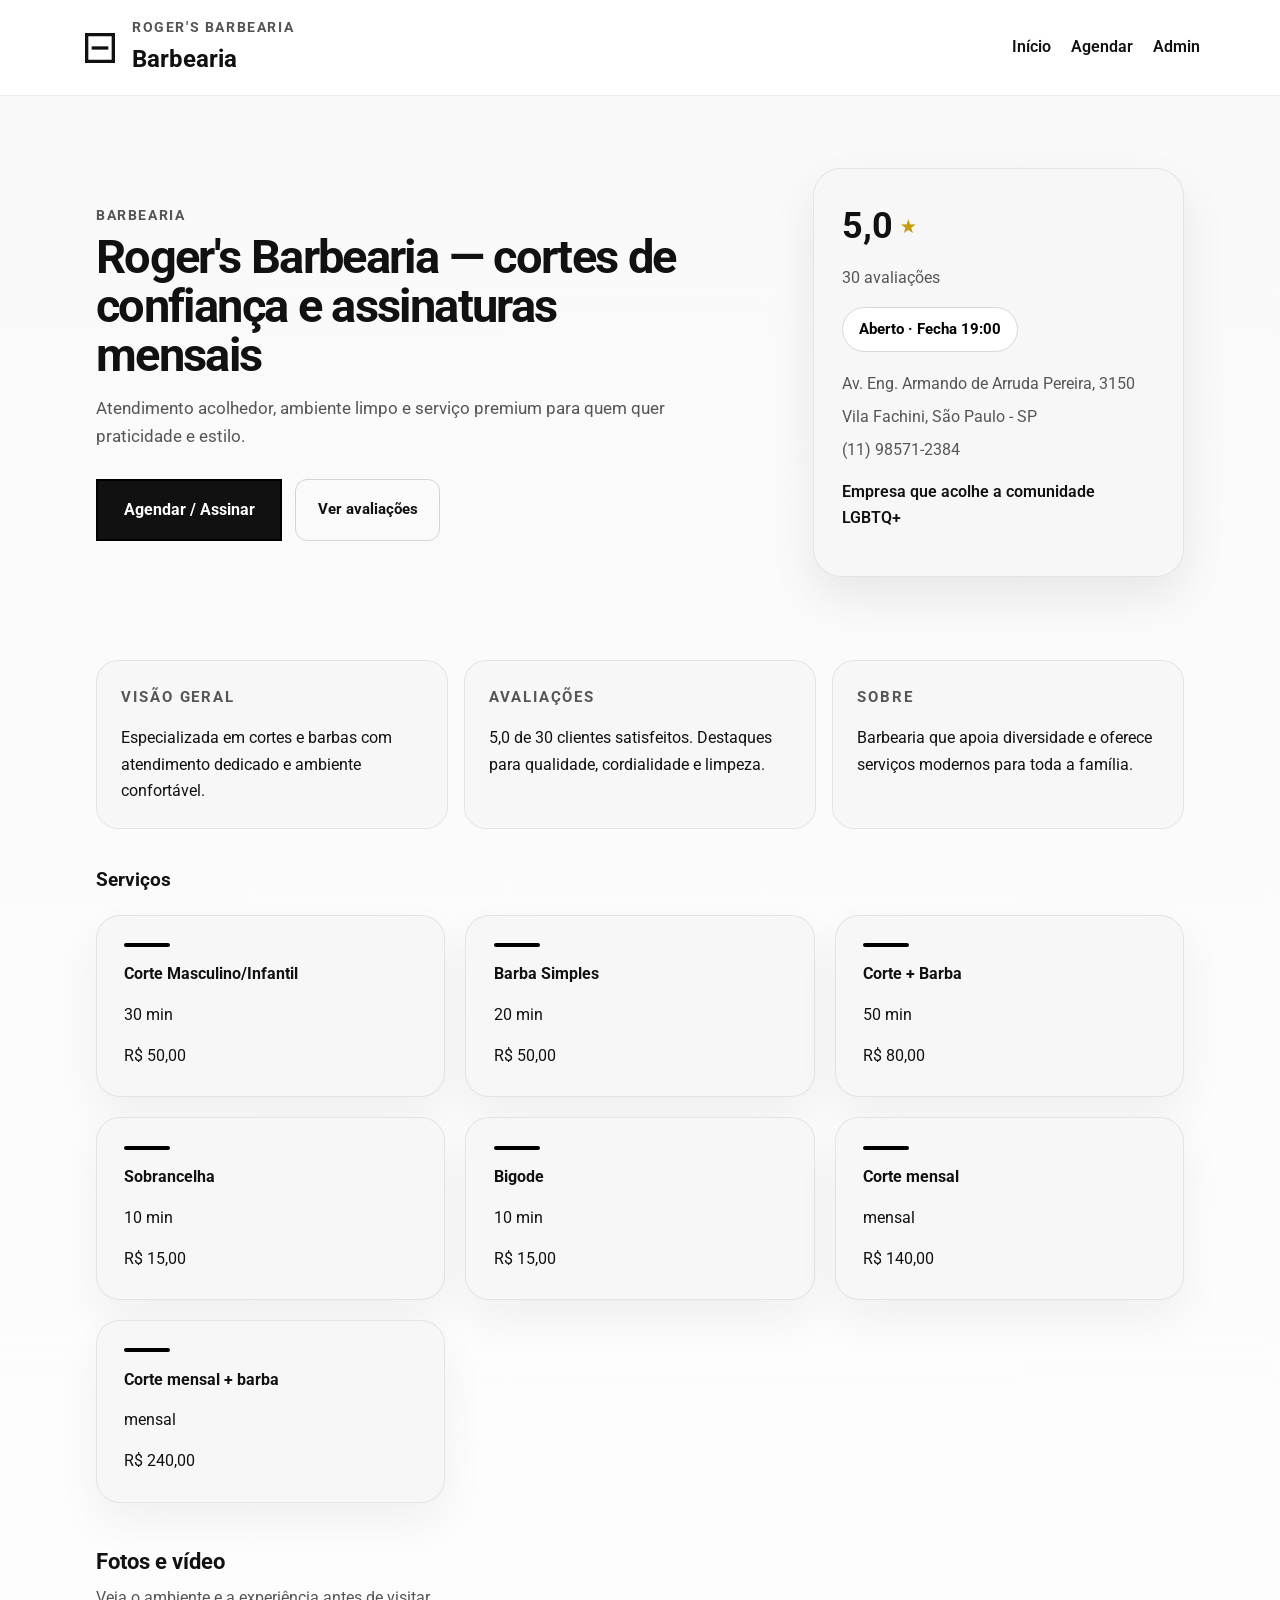
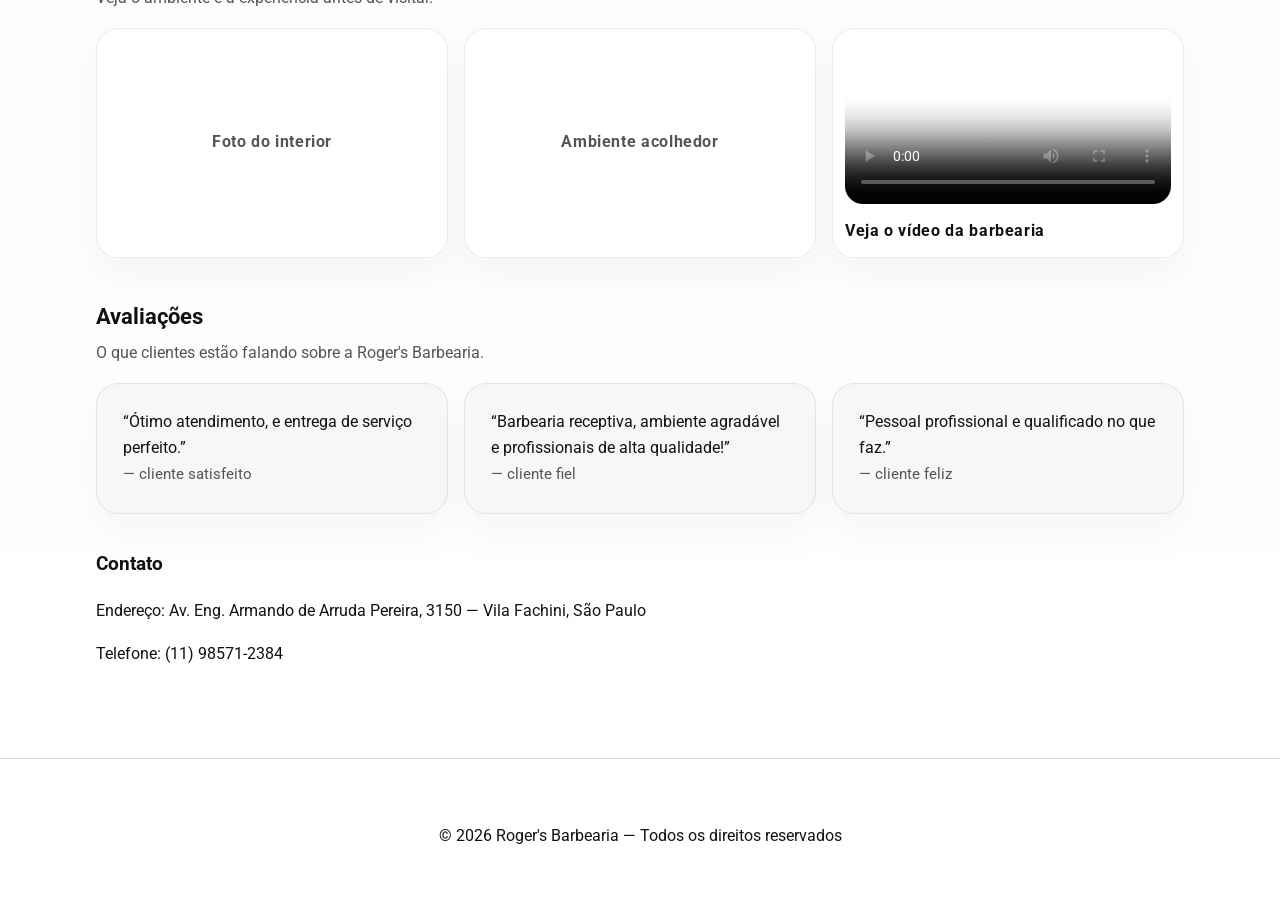
==== index.html @ 1c95f98d "Add files via upload" ====
<!doctype html>
<html lang="pt-BR">
<head>
  <meta charset="utf-8">
  <meta name="viewport" content="width=device-width,initial-scale=1">
  <title>Roger's Barbearia — Agendamentos</title>
  <link href="https://fonts.googleapis.com/css2?family=Roboto:wght@300;400;700&display=swap" rel="stylesheet">
  <link rel="stylesheet" href="styles.css">
</head>
<body>
  <a class="skip-link" href="#main">Pular para o conteúdo</a>
  <header class="site-header" role="banner">
    <div class="container header-row">
      <a href="index.html" class="logo" aria-label="Página inicial da Roger's Barbearia">
        <svg width="40" height="40" viewBox="0 0 24 24" aria-hidden="true" focusable="false">
          <path d="M4 4h16v16H4z" fill="none" stroke="currentColor" stroke-width="2"></path>
          <path d="M7 12h10" stroke="currentColor" stroke-width="2"></path>
        </svg>
        <div>
          <p class="eyebrow">Roger's Barbearia</p>
          <h1 class="brand">Barbearia</h1>
        </div>
      </a>
      <nav class="main-nav" role="navigation" aria-label="Menu principal">
        <ul>
          <li><a href="index.html">Início</a></li>
          <li><a href="agendar.html">Agendar</a></li>
          <li><a href="admin.html">Admin</a></li>
        </ul>
      </nav>
    </div>
  </header>

  <main id="main" class="container" role="main">
    <section class="hero" aria-labelledby="hero-title">
      <div class="hero-intro">
        <p class="eyebrow">Barbearia</p>
        <h2 id="hero-title">Roger's Barbearia — cortes de confiança e assinaturas mensais</h2>
        <p class="lead">Atendimento acolhedor, ambiente limpo e serviço premium para quem quer praticidade e estilo.</p>
        <div class="hero-actions">
          <a class="cta" href="agendar.html">Agendar / Assinar</a>
          <a class="btn" href="#reviews">Ver avaliações</a>
        </div>
      </div>
      <aside class="hero-card" aria-label="Informações da barbearia">
        <div class="hero-score">5,0<span>★</span></div>
        <p class="muted">30 avaliações</p>
        <div class="info-chip open">Aberto · Fecha 19:00</div>
        <p class="info-line">Av. Eng. Armando de Arruda Pereira, 3150</p>
        <p class="info-line">Vila Fachini, São Paulo - SP</p>
        <p class="info-line">(11) 98571-2384</p>
        <p class="info-tag">Empresa que acolhe a comunidade LGBTQ+</p>
      </aside>
    </section>

    <section class="section-summary">
      <article class="summary-block">
        <h3>Visão geral</h3>
        <p>Especializada em cortes e barbas com atendimento dedicado e ambiente confortável.</p>
      </article>
      <article class="summary-block">
        <h3>Avaliações</h3>
        <p>5,0 de 30 clientes satisfeitos. Destaques para qualidade, cordialidade e limpeza.</p>
      </article>
      <article class="summary-block">
        <h3>Sobre</h3>
        <p>Barbearia que apoia diversidade e oferece serviços modernos para toda a família.</p>
      </article>
    </section>

    <section class="services" aria-labelledby="services-title">
      <h3 id="services-title">Serviços</h3>
      <ul id="services-list" class="service-grid" aria-live="polite"></ul>
    </section>

    <section class="gallery" aria-labelledby="gallery-title">
      <div class="section-heading"><h3 id="gallery-title">Fotos e vídeo</h3><p>Veja o ambiente e a experiência antes de visitar.</p></div>
      <div class="photo-grid">
        <div class="photo-card"><span>Foto do interior</span></div>
        <div class="photo-card"><span>Ambiente acolhedor</span></div>
        <div class="photo-card video-card">
          <video controls poster="poster.jpg">
            <source src="media/barbearia.mp4" type="video/mp4">
            Seu navegador não suporta reprodução de vídeo.
          </video>
          <p>Veja o vídeo da barbearia</p>
        </div>
      </div>
    </section>

    <section class="reviews" id="reviews" aria-labelledby="reviews-title">
      <div class="section-heading"><h3 id="reviews-title">Avaliações</h3><p>O que clientes estão falando sobre a Roger's Barbearia.</p></div>
      <div class="review-grid">
        <article class="review-card">
          <p>“Ótimo atendimento, e entrega de serviço perfeito.”</p>
          <p class="review-author">— cliente satisfeito</p>
        </article>
        <article class="review-card">
          <p>“Barbearia receptiva, ambiente agradável e profissionais de alta qualidade!”</p>
          <p class="review-author">— cliente fiel</p>
        </article>
        <article class="review-card">
          <p>“Pessoal profissional e qualificado no que faz.”</p>
          <p class="review-author">— cliente feliz</p>
        </article>
      </div>
    </section>

    <section class="contact" aria-labelledby="contact-title">
      <h3 id="contact-title">Contato</h3>
      <p>Endereço: Av. Eng. Armando de Arruda Pereira, 3150 — Vila Fachini, São Paulo</p>
      <p>Telefone: (11) 98571-2384</p>
    </section>
  </main>

  <footer class="site-footer" role="contentinfo">
    <div class="container">
      <p>© <span id="year"></span> Roger's Barbearia — Todos os direitos reservados</p>
    </div>
  </footer>

  <script src="script.js" defer></script>
</body>
</html>
---- styles.css ----
/* Tema em preto e branco com layout moderno e limpo */
:root{
  --bg: #ffffff;
  --surface: #f7f7f7;
  --fg: #111111;
  --muted: #555555;
  --border: #d8d8d8;
  --accent: #000000;
  --shadow: 0 20px 45px rgba(0,0,0,0.08);
  --container: 1120px;
}
html.dark-mode {
  --bg: #1a1a1a;
  --surface: #2d2d2d;
  --fg: #e8e8e8;
  --muted: #a0a0a0;
  --border: #444444;
  --accent: #ffffff;
}
*,*::before,*::after{box-sizing:border-box}
html{scroll-behavior:smooth}
body{
  margin:0;
  font-family:Roboto,system-ui,-apple-system,Segoe UI,Arial,sans-serif;
  background:linear-gradient(180deg, #f9f9f9 0%, #ffffff 100%);
  color:var(--fg);
  line-height:1.65;
  transition:background .3s ease,color .3s ease;
}
html.dark-mode body{
  background:linear-gradient(180deg, #0f0f0f 0%, #1a1a1a 100%);
}
img{max-width:100%;display:block}
.container{max-width:var(--container);margin:0 auto;padding:1.5rem 1rem}
.site-header{border-bottom:1px solid rgba(0,0,0,.08);background:rgba(255,255,255,.96);backdrop-filter:blur(10px)}
.header-row{display:flex;align-items:center;justify-content:space-between;gap:1rem;padding:1rem 0}
.logo{display:flex;gap:.75rem;align-items:center;text-decoration:none;color:var(--fg)}
.logo svg{display:block}
.eyebrow{margin:0;font-size:.9rem;font-weight:700;letter-spacing:.1rem;text-transform:uppercase;color:var(--muted)}
.brand{font-size:1.5rem;margin:0;color:var(--fg)}
.main-nav ul{list-style:none;margin:0;padding:0;display:flex;gap:1.25rem}
.main-nav a{color:var(--fg);text-decoration:none;font-weight:600}
.main-nav a:hover{text-decoration:underline}
.skip-link{position:absolute;left:-999px;top:auto;width:1px;height:1px;overflow:hidden}
.skip-link:focus{left:1rem;top:1rem;width:auto;height:auto;padding:.75rem 1rem;background:var(--fg);color:var(--bg);z-index:100}
.hero{display:grid;grid-template-columns:1.85fr 1fr;gap:2rem;align-items:center;padding:3rem 0}
.hero-intro{max-width:600px}
.hero h2{font-size:clamp(2.1rem,3.65vw,3.6rem);margin:.35rem 0;line-height:1.04;letter-spacing:-.035em}
.lead{font-size:1.05rem;color:var(--muted);max-width:40rem;margin-top:1rem}
.hero-actions{display:flex;flex-wrap:wrap;gap:.8rem;margin-top:1.75rem}
.cta{display:inline-flex;align-items:center;justify-content:center;padding:1rem 1.6rem;border:2px solid var(--accent);background:var(--fg);color:var(--bg);text-decoration:none;font-weight:700;transition:transform .25s ease,background .25s ease,color .25s ease}
.cta:hover{transform:translateY(-1px);background:#111;color:#fff}
.btn{display:inline-flex;align-items:center;justify-content:center;padding:.92rem 1.35rem;border:1.5px solid rgba(0,0,0,.15);background:transparent;color:var(--fg);text-decoration:none;font-weight:700;transition:all .2s ease;border-radius:12px;cursor:pointer;font-size:.95rem}
.btn:hover{background:rgba(0,0,0,.05);border-color:rgba(0,0,0,.25);transform:translateY(-1px);box-shadow:0 4px 12px rgba(0,0,0,.08)}
.btn:active{transform:translateY(0)}
.hero-card{background:var(--surface);border:1px solid rgba(0,0,0,.08);padding:1.75rem;border-radius:28px;box-shadow:var(--shadow)}
.hero-score{font-size:2.25rem;font-weight:700;display:flex;align-items:center;gap:.4rem}
.hero-score span{color:#c59b00;font-size:1.2rem}
.muted{color:var(--muted);margin:.5rem 0 1rem}
.info-chip{display:inline-flex;align-items:center;padding:.55rem 1rem;border-radius:999px;font-weight:700;font-size:.95rem;background:#fff;border:1px solid var(--border);margin-bottom:.75rem}
.info-chip.open{color:#000}
.info-line{margin:0.45rem 0;color:var(--muted);font-size:.98rem}
.info-tag{margin-top:1rem;color:var(--fg);font-weight:600}
.section-summary{display:grid;grid-template-columns:repeat(auto-fit,minmax(220px,1fr));gap:1rem;margin:2.2rem 0}
.summary-block{background:var(--surface);border:1px solid rgba(0,0,0,.08);padding:1.5rem;border-radius:22px;transition:transform .2s ease,box-shadow .2s ease}
.summary-block:hover{transform:translateY(-2px);box-shadow:0 18px 40px rgba(0,0,0,.05)}
.summary-block h3{font-size:.95rem;margin-top:0;text-transform:uppercase;letter-spacing:.12rem;color:var(--muted)}
.summary-block p{margin:.9rem 0 0;color:var(--fg)}
.section-heading{display:flex;flex-direction:column;gap:.35rem;margin-bottom:1rem}
.section-heading h3{font-size:1.4rem;margin:0}
.section-heading p{margin:0;color:var(--muted)}
.service-grid{display:grid;grid-template-columns:repeat(auto-fit,minmax(260px,1fr));gap:1.25rem;padding:0;margin:1.2rem 0 2rem}
.service-grid li{list-style:none;background:var(--surface);border:1px solid rgba(0,0,0,.08);padding:1.7rem;border-radius:24px;display:flex;flex-direction:column;gap:.9rem;box-shadow:0 20px 45px rgba(0,0,0,.05)}
.service-grid li::before{content:'';display:block;height:4px;width:46px;background:var(--accent);border-radius:999px}
.service-grid h4{margin:0;font-size:1.15rem}
.service-grid p{margin:0;color:var(--muted)}
.service-grid .btn{margin-top:auto}
.gallery{margin:2.5rem 0}
.photo-grid{display:grid;grid-template-columns:repeat(auto-fit,minmax(180px,1fr));gap:1rem}
.photo-card{border:1px solid rgba(0,0,0,.08);border-radius:22px;min-height:180px;background:#fff;display:flex;align-items:center;justify-content:center;color:var(--muted);font-weight:700;letter-spacing:.04rem;box-shadow:0 18px 40px rgba(0,0,0,.04);padding:1rem;transition:transform .2s ease}
.photo-card:hover{transform:translateY(-2px)}
.photo-card.video-card{padding:.75rem;flex-direction:column;align-items:flex-start;justify-content:flex-start;min-height:auto}
.photo-card.video-card video{width:100%;border-radius:18px;display:block;max-height:270px;object-fit:cover}
.photo-card.video-card p{margin:.9rem 0 0;color:var(--fg);font-weight:700}
.reviews{margin:2.2rem 0}
.review-grid{display:grid;grid-template-columns:repeat(auto-fit,minmax(220px,1fr));gap:1rem}
.review-card{background:var(--surface);border:1px solid rgba(0,0,0,.08);padding:1.6rem;border-radius:22px;box-shadow:0 18px 40px rgba(0,0,0,.04);transition:transform .2s ease}
.review-card:hover{transform:translateY(-2px)}
.review-card p{margin:0}
.review-author{margin-top:1rem;color:var(--muted);font-size:.95rem}
.contact{margin:2.2rem 0}
.site-footer{border-top:1px solid var(--border);margin-top:2rem;padding:1.5rem 0;text-align:center}
.booking-panel{background:rgba(255,255,255,.95);border:1px solid rgba(0,0,0,.08);border-radius:28px;box-shadow:0 24px 50px rgba(0,0,0,.06);padding:2rem;max-width:760px;margin:2rem auto}
#main > h2{margin-bottom:2rem;font-size:2.2rem;color:var(--fg);font-weight:700}
.appointments-section{margin-top:2.5rem}
.appointments-title{font-size:1.3rem;color:var(--fg);margin:0 0 1.5rem;font-weight:700;position:relative;padding-bottom:.75rem}
.appointments-title::after{content:'';position:absolute;bottom:0;left:0;width:40px;height:3px;background:#000;border-radius:1.5px}
#no-appointments{text-align:center;color:var(--muted);padding:2rem;font-size:1rem}
.booking-header{margin-bottom:1.5rem}
.booking-header h2{font-size:2.1rem;margin:.25rem 0 0}
.booking-header .lead{margin:1rem 0 0;color:var(--muted)}
.form-actions{margin-top:1.5rem;display:flex;flex-wrap:wrap;gap:.75rem}
input,select,textarea{width:100%;padding:1rem;border:1px solid rgba(0,0,0,.12);background:#fff;color:var(--fg);border-radius:16px;transition:border-color .2s ease,box-shadow .2s ease;font-family:inherit}
select{appearance:none;padding-right:2.5rem;background-image:url("data:image/svg+xml,%3Csvg xmlns='http://www.w3.org/2000/svg' width='12' height='8'%3E%3Cpath fill='%23111' d='M0 0l6 8 6-8z'/%3E%3C/svg%3E");background-repeat:no-repeat;background-position:right 1rem center;padding-right:2.75rem}
label{display:block;margin-top:1.15rem;font-weight:700}
input:focus,select:focus,textarea:focus,.btn:focus{outline:3px solid rgba(0,0,0,.14);outline-offset:3px;border-color:rgba(0,0,0,.25);box-shadow:0 6px 20px rgba(0,0,0,.05)}
.status{margin-top:1rem;font-weight:700;color:#000}
.appointments-list{list-style:none;padding:0;margin:0}
.appointments-list li{border-bottom:1px solid rgba(0,0,0,.06);padding:1.25rem 0;display:grid;grid-template-columns:1fr auto;gap:1.5rem;align-items:center;transition:all .2s ease}
.appointments-list li:hover{background:rgba(0,0,0,.02);padding:1.25rem 1rem;margin:0 -1rem;border-radius:12px}
.appointment-item{width:100%;display:flex;flex-direction:column;gap:.35rem}
.appointment-item strong{font-size:1.05rem;color:var(--fg)}
.appointment-item.status-completed{opacity:0.6}
.appointment-item.status-completed strong::after{content:' ✓';color:var(--fg)}
.appointment-item.status-cancelled{opacity:0.6;text-decoration:line-through}
.appointment-item.status-cancelled strong::after{content:' ✗';color:var(--fg)}
.appointment-actions{display:flex;flex-wrap:wrap;gap:.6rem;align-items:center}
.appointment-actions .btn{padding:.7rem 1.1rem;font-size:.85rem;white-space:nowrap;border-radius:10px;transition:all .2s ease;border:1.5px solid rgba(0,0,0,.15)}
.appointment-actions .btn:hover{transform:translateY(-1px);box-shadow:0 4px 12px rgba(0,0,0,.08);border-color:rgba(0,0,0,.25)}
.btn-success{background:transparent;color:var(--fg);border-color:rgba(0,0,0,.15)}
.btn-success:hover{background:rgba(0,0,0,.05);border-color:rgba(0,0,0,.25)}
.btn-danger{background:transparent;color:var(--fg);border-color:rgba(0,0,0,.15)}
.btn-danger:hover{background:rgba(0,0,0,.05);border-color:rgba(0,0,0,.25)}
.btn-info{background:transparent;color:var(--fg);border-color:rgba(0,0,0,.15)}
.btn-info:hover{background:rgba(0,0,0,.05);border-color:rgba(0,0,0,.25)}
.btn-warning{background:transparent;color:var(--fg);border-color:rgba(0,0,0,.15)}
.btn-warning:hover{background:rgba(0,0,0,.05);border-color:rgba(0,0,0,.25)}
.btn-secondary{background:transparent;color:var(--fg);border-color:rgba(0,0,0,.15)}
.btn-secondary:hover{background:rgba(0,0,0,.05);border-color:rgba(0,0,0,.25)}
.modal-overlay{position:fixed;top:0;left:0;right:0;bottom:0;background:rgba(0,0,0,.4);display:flex;align-items:center;justify-content:center;z-index:999;backdrop-filter:blur(4px);animation:fadeIn .2s ease}
@keyframes fadeIn{from{opacity:0}to{opacity:1}}
.modal-content{background:#fff;border-radius:24px;padding:2.5rem;max-width:500px;width:90%;box-shadow:0 24px 64px rgba(0,0,0,.15);animation:slideIn .3s ease}
@keyframes slideIn{from{transform:translateY(-20px);opacity:0}to{transform:translateY(0);opacity:1}}
.modal-content h3{margin:0 0 1.5rem;font-size:1.6rem;color:var(--fg)}
.modal-content p{margin:.75rem 0;color:var(--muted)}
.modal-content label{display:block;margin:1.5rem 0 .5rem;font-weight:700;color:var(--fg);font-size:.95rem}
.modal-content input{width:100%;padding:1rem;border:1px solid rgba(0,0,0,.15);background:#fff;color:var(--fg);border-radius:12px;font-size:.95rem;transition:all .2s ease}
.modal-content input:focus{outline:none;border-color:rgba(0,0,0,.25);box-shadow:0 4px 16px rgba(0,0,0,.08)}
.modal-buttons{display:flex;gap:.75rem;margin-top:2rem;justify-content:flex-end}
.modal-buttons .btn{padding:.9rem 1.6rem;border-radius:12px}
.stats-section{display:grid;grid-template-columns:repeat(auto-fit,minmax(140px,1fr));gap:1rem;margin:2rem 0;padding:1.5rem;background:linear-gradient(135deg,#f9f9f9 0%,#fff 100%);border-radius:24px;border:1px solid rgba(0,0,0,.06)}
.stat-card{background:#fff;border:1px solid rgba(0,0,0,.08);padding:1.5rem 1.25rem;border-radius:20px;text-align:center;box-shadow:0 8px 24px rgba(0,0,0,.06);transition:all .3s ease;position:relative;overflow:hidden}
.stat-card::before{content:'';position:absolute;top:0;left:0;right:0;height:3px;background:linear-gradient(90deg,#000,transparent);opacity:0;transition:opacity .3s ease}
.stat-card:hover{transform:translateY(-4px);box-shadow:0 12px 32px rgba(0,0,0,.1)}
.stat-card:hover::before{opacity:1}
.stat-label{display:block;font-size:.8rem;color:var(--muted);text-transform:uppercase;letter-spacing:.1rem;margin-bottom:.75rem;font-weight:600}
.stat-value{display:block;font-size:2.2rem;font-weight:700;color:var(--fg);line-height:1}
.filters-section{background:linear-gradient(135deg,#f9f9f9 0%,#fff 100%);border:1px solid rgba(0,0,0,.06);border-radius:24px;padding:2rem;margin:2rem 0;display:grid;grid-template-columns:1fr 1fr 1fr 1fr auto;gap:1.25rem;align-items:flex-end}
.filter-group{display:flex;flex-direction:column;gap:.6rem}
.filter-group label{font-size:.85rem;color:var(--muted);text-transform:uppercase;letter-spacing:.08rem;font-weight:600}
.filter-input{width:100%;padding:.95rem 1rem;border:1px solid rgba(0,0,0,.12);background:#fff;color:var(--fg);border-radius:12px;font-size:.95rem;transition:all .2s ease;box-shadow:0 2px 8px rgba(0,0,0,.02)}
.filter-input:focus{outline:none;border-color:rgba(0,0,0,.2);box-shadow:0 4px 16px rgba(0,0,0,.08)}
.filter-actions{display:flex;gap:.75rem;flex-wrap:wrap}
.filter-actions .btn{padding:.85rem 1.35rem;font-size:.9rem;white-space:nowrap;border-radius:12px;transition:all .2s ease}
@media (max-width:1200px){.filters-section{grid-template-columns:repeat(2,1fr)}.filter-actions{grid-column:1/-1}}
@media (max-width:900px){.hero{grid-template-columns:1fr;}.hero-card{order:-1;}.hero-actions{flex-direction:column;align-items:start;}.header-row{flex-direction:column;align-items:flex-start;}.main-nav ul{flex-wrap:wrap;gap:.75rem;}.site-header{padding-bottom:0}.stats-section{grid-template-columns:repeat(3,1fr)}.filters-section{grid-template-columns:1fr;grid-auto-rows:auto}.filter-actions{grid-column:auto;flex-direction:column}.filter-actions .btn{width:100%}.appointments-list li{grid-template-columns:1fr;gap:.75rem}.appointment-actions{width:100%;flex-direction:column}.appointment-actions .btn{width:100%}}
@media (max-width:640px){.stats-section{grid-template-columns:repeat(2,1fr);gap:.75rem;padding:1rem}.stat-card{padding:1rem}.stat-value{font-size:1.8rem}.filters-section{padding:1rem}.filter-input{font-size:1rem}.filters-section{grid-template-columns:1fr}.filter-actions{width:100%}.filter-actions .btn{width:100%}}
/* ADMIN SPECIFIC STYLES */
.admin-header{display:flex;justify-content:space-between;align-items:center}.admin-nav{flex:1}.dark-mode-toggle{background:none;border:none;font-size:1.5rem;cursor:pointer;transition:transform .2s ease}.dark-mode-toggle:hover{transform:scale(1.1)}.admin-main{padding-top:1rem}
.admin-tabs{display:flex;gap:.5rem;border-bottom:2px solid var(--border);margin-bottom:2rem;flex-wrap:wrap;position:relative;align-items:center}.tab-btn{background:none;border:none;padding:1rem 1.25rem;cursor:pointer;font-weight:600;color:var(--muted);transition:all .2s ease;border-bottom:3px solid transparent;margin-bottom:-2px;white-space:nowrap}.tab-btn.active{color:var(--fg);border-bottom-color:var(--accent)}.tab-btn:hover{color:var(--fg)}.tab-notification{background:#dc3545;color:#fff;border-radius:999px;padding:.25rem .6rem;font-size:.75rem;font-weight:700;margin-left:auto}
.tab-content{display:none;animation:fadeIn .3s ease}.tab-content.active{display:block}@keyframes fadeIn{from{opacity:0;transform:translateY(10px)}to{opacity:1;transform:translateY(0)}}
.dashboard-charts{display:grid;grid-template-columns:repeat(auto-fit,minmax(350px,1fr));gap:1.5rem;margin-top:2rem}.chart-container{background:var(--surface);border:1px solid var(--border);padding:1.5rem;border-radius:16px}.chart-container h3{margin-top:0;font-size:1.1rem;color:var(--fg)}
.batch-actions{background:rgba(0,0,0,.05);border:1px solid var(--border);padding:1rem;border-radius:12px;margin-bottom:1rem;display:flex;align-items:center;gap:1rem}.batch-actions label{margin:0;font-weight:600}.batch-actions .btn{padding:.65rem 1rem;font-size:.9rem}
.appointments-list li {position:relative;padding-left:2.5rem}.checkbox-wrapper{position:absolute;left:.75rem;top:50%;transform:translateY(-50%)}.checkbox-wrapper input[type="checkbox"]{width:1.25rem;height:1.25rem;cursor:pointer}
.pagination{display:flex;justify-content:center;gap:.5rem;margin-top:2rem}.pagination button{padding:.5rem .75rem;border:1px solid var(--border);background:transparent;color:var(--fg);cursor:pointer;border-radius:6px;transition:all .2s ease}.pagination button.active{background:var(--fg);color:var(--bg);font-weight:700}.pagination button:hover{background:rgba(0,0,0,.05)}.pagination button:disabled{opacity:.5;cursor:not-allowed}
.timeline-view{display:flex;flex-direction:column;gap:1rem;margin-top:1rem}.timeline-slot{display:grid;grid-template-columns:60px 1fr;gap:1rem;padding:1rem;background:var(--surface);border-radius:12px;border-left:4px solid var(--accent)}.timeline-time{font-weight:700;font-size:1.1rem;color:var(--fg)}.timeline-appointments{display:flex;flex-direction:column;gap:.5rem}.timeline-appointment{background:var(--bg);padding:.75rem;border-radius:8px;border-left:3px solid var(--accent);font-size:.9rem}.timeline-appointment.free{color:var(--muted);font-style:italic}.timeline-controls{display:flex;gap:1rem;margin-bottom:2rem}
.settings-grid{display:grid;grid-template-columns:repeat(auto-fit,minmax(300px,1fr));gap:2rem}.settings-section{background:var(--surface);border:1px solid var(--border);padding:1.5rem;border-radius:16px}.settings-section.full-width{grid-column:1/-1}.settings-section h3{margin-top:0;margin-bottom:1.25rem;font-size:1.1rem}.settings-section label{display:flex;flex-direction:column;margin-bottom:1rem}.settings-section input,.settings-section select{margin-top:.5rem;padding:.75rem;border:1px solid var(--border);background:var(--bg);color:var(--fg);border-radius:8px}
.history-list{list-style:none;padding:0;margin:0}.history-item{background:var(--surface);border:1px solid var(--border);padding:1rem;margin-bottom:.5rem;border-radius:12px;border-left:4px solid var(--accent)}.history-item .history-time{font-size:.85rem;color:var(--muted);font-weight:600}.history-item .history-action{margin-top:.25rem;color:var(--fg)}.history-item .history-detail{margin-top:.5rem;font-size:.9rem;color:var(--muted)}
.history-filters{display:flex;gap:1rem;margin-bottom:1.5rem}.history-filters select,.history-filters input{padding:.75rem;border:1px solid var(--border);background:var(--bg);color:var(--fg);border-radius:8px}
@media (prefers-contrast: high){body{filter:contrast(115%)}}
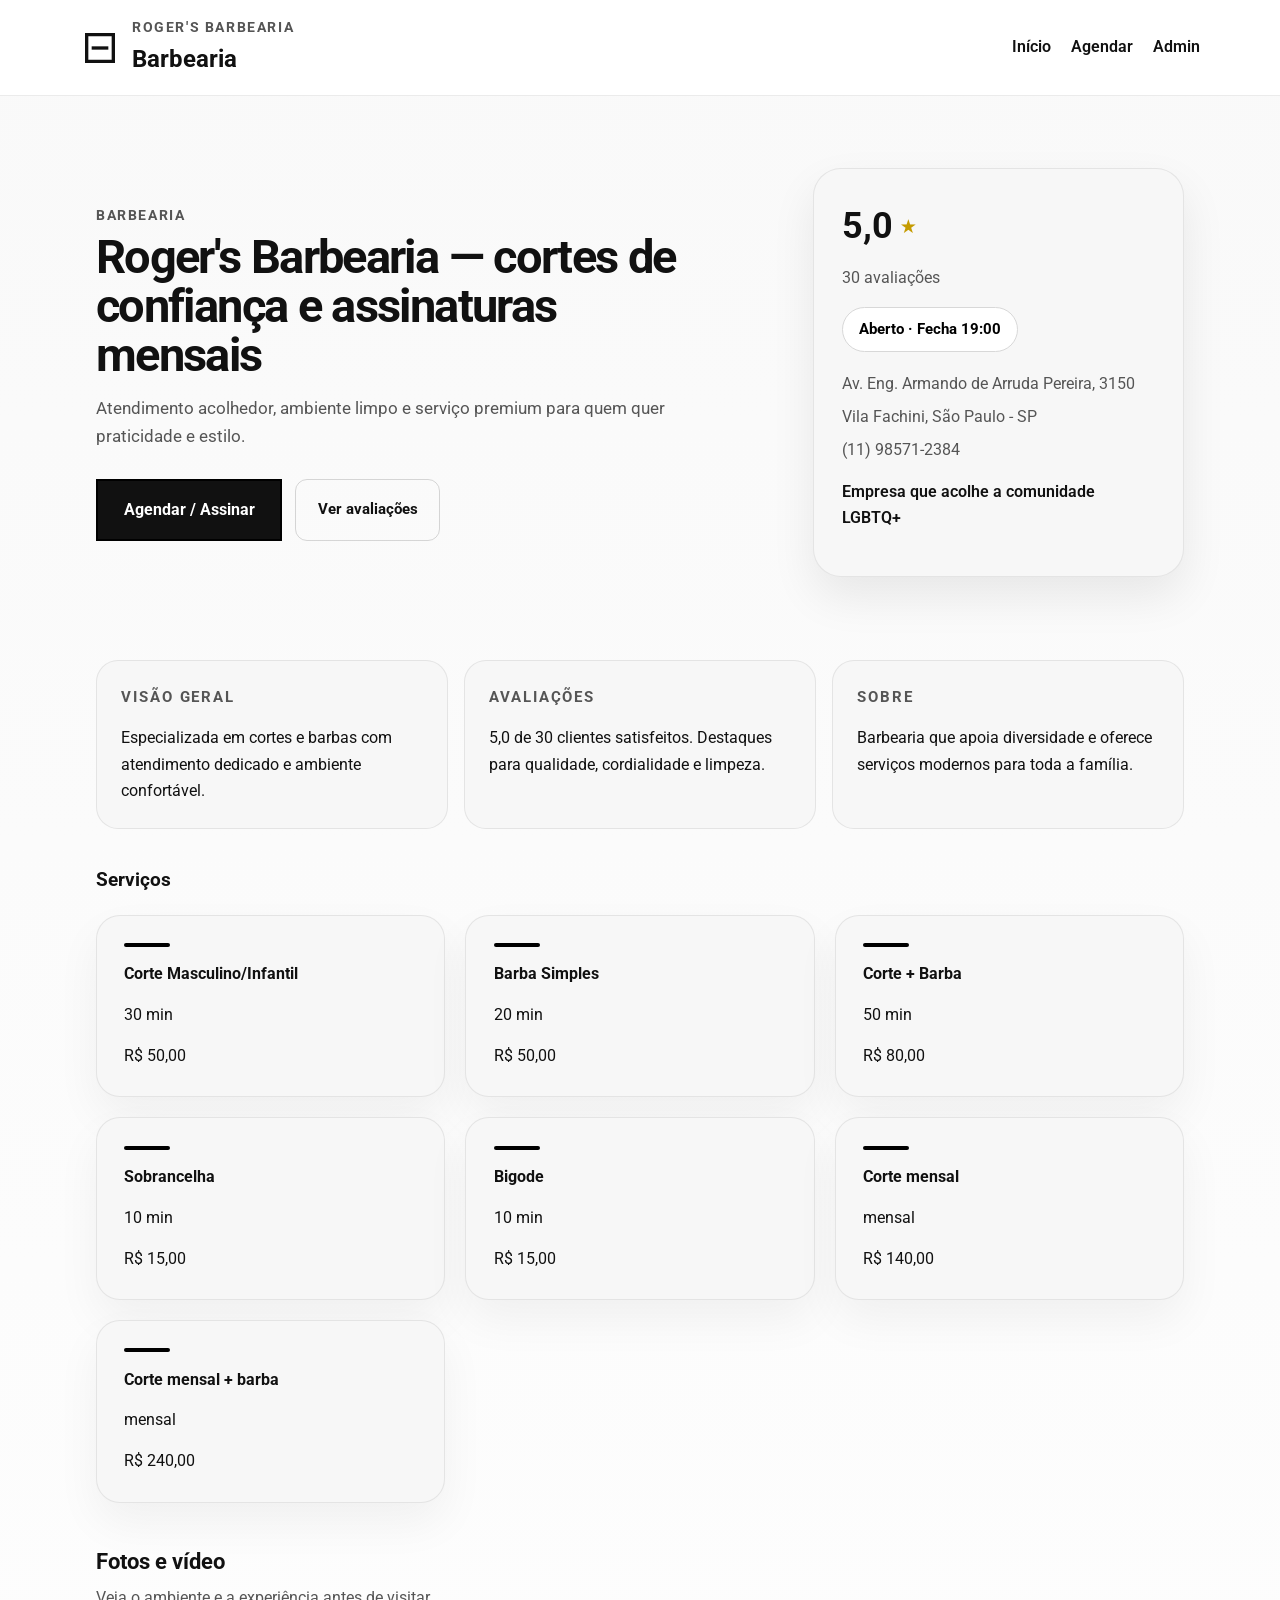
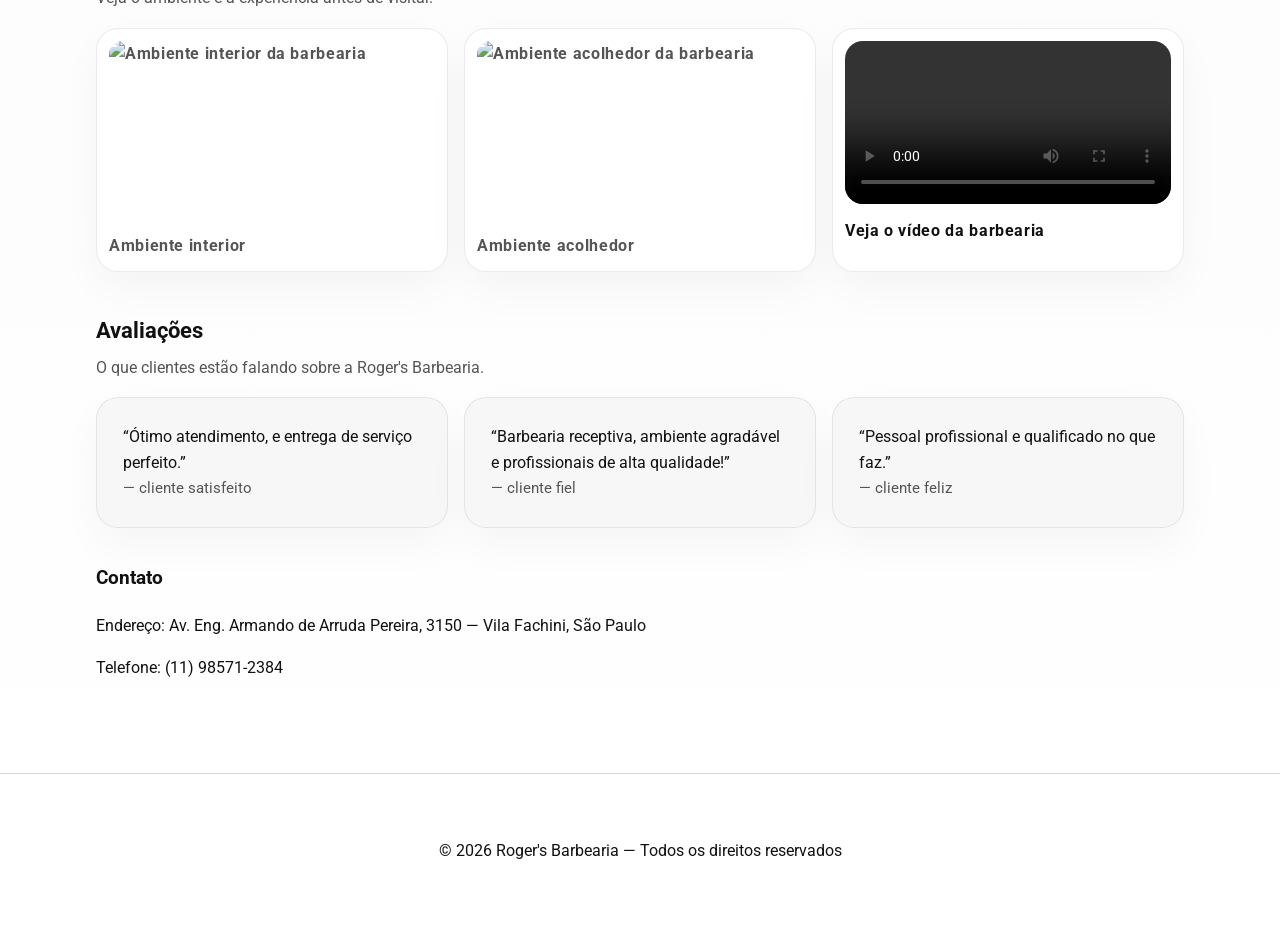
==== commit eb30a609: "Add files via upload" ====
--- a/index.html
+++ b/index.html
@@ -24,8 +24,8 @@
       <nav class="main-nav" role="navigation" aria-label="Menu principal">
         <ul>
           <li><a href="index.html">Início</a></li>
-          <li><a href="agendar.html">Agendar</a></li>
-          <li><a href="admin.html">Admin</a></li>
+          <li><a href="agendar.html">Agendar</a></li>
+          <li><a href="admin.html">Admin</a></li>
         </ul>
       </nav>
     </div>
@@ -76,11 +76,17 @@
     <section class="gallery" aria-labelledby="gallery-title">
       <div class="section-heading"><h3 id="gallery-title">Fotos e vídeo</h3><p>Veja o ambiente e a experiência antes de visitar.</p></div>
       <div class="photo-grid">
-        <div class="photo-card"><span>Foto do interior</span></div>
-        <div class="photo-card"><span>Ambiente acolhedor</span></div>
+        <div class="photo-card photo-image">
+          <img src="WhatsApp Image 2026-06-24 at 11.03.18.jpeg" alt="Ambiente interior da barbearia">
+          <span>Ambiente interior</span>
+        </div>
+        <div class="photo-card photo-image">
+          <img src="WhatsApp Image 2026-06-24 at 11.03.01.jpeg" alt="Ambiente acolhedor da barbearia">
+          <span>Ambiente acolhedor</span>
+        </div>
         <div class="photo-card video-card">
-          <video controls poster="poster.jpg">
-            <source src="media/barbearia.mp4" type="video/mp4">
+          <video controls aria-label="Vídeo da barbearia">
+            <source src="WhatsApp Video 2026-06-24 at 11.05.58.mp4" type="video/mp4">
             Seu navegador não suporta reprodução de vídeo.
           </video>
           <p>Veja o vídeo da barbearia</p>
--- a/styles.css
+++ b/styles.css
@@ -1,12 +1,16 @@
-/* Tema em preto e branco com layout moderno e limpo */
-:root{
+/* ============================================================
+   Roger's Barbearia — styles.css (consolidado)
+   ============================================================ */
+
+/* ---- Tema ---- */
+:root {
   --bg: #ffffff;
   --surface: #f7f7f7;
   --fg: #111111;
   --muted: #555555;
   --border: #d8d8d8;
   --accent: #000000;
-  --shadow: 0 20px 45px rgba(0,0,0,0.08);
+  --shadow: 0 20px 45px rgba(0, 0, 0, 0.08);
   --container: 1120px;
 }
 html.dark-mode {
@@ -17,154 +21,916 @@
   --border: #444444;
   --accent: #ffffff;
 }
-*,*::before,*::after{box-sizing:border-box}
-html{scroll-behavior:smooth}
-body{
-  margin:0;
-  font-family:Roboto,system-ui,-apple-system,Segoe UI,Arial,sans-serif;
-  background:linear-gradient(180deg, #f9f9f9 0%, #ffffff 100%);
-  color:var(--fg);
-  line-height:1.65;
-  transition:background .3s ease,color .3s ease;
-}
-html.dark-mode body{
-  background:linear-gradient(180deg, #0f0f0f 0%, #1a1a1a 100%);
-}
-img{max-width:100%;display:block}
-.container{max-width:var(--container);margin:0 auto;padding:1.5rem 1rem}
-.site-header{border-bottom:1px solid rgba(0,0,0,.08);background:rgba(255,255,255,.96);backdrop-filter:blur(10px)}
-.header-row{display:flex;align-items:center;justify-content:space-between;gap:1rem;padding:1rem 0}
-.logo{display:flex;gap:.75rem;align-items:center;text-decoration:none;color:var(--fg)}
-.logo svg{display:block}
-.eyebrow{margin:0;font-size:.9rem;font-weight:700;letter-spacing:.1rem;text-transform:uppercase;color:var(--muted)}
-.brand{font-size:1.5rem;margin:0;color:var(--fg)}
-.main-nav ul{list-style:none;margin:0;padding:0;display:flex;gap:1.25rem}
-.main-nav a{color:var(--fg);text-decoration:none;font-weight:600}
-.main-nav a:hover{text-decoration:underline}
-.skip-link{position:absolute;left:-999px;top:auto;width:1px;height:1px;overflow:hidden}
-.skip-link:focus{left:1rem;top:1rem;width:auto;height:auto;padding:.75rem 1rem;background:var(--fg);color:var(--bg);z-index:100}
-.hero{display:grid;grid-template-columns:1.85fr 1fr;gap:2rem;align-items:center;padding:3rem 0}
-.hero-intro{max-width:600px}
-.hero h2{font-size:clamp(2.1rem,3.65vw,3.6rem);margin:.35rem 0;line-height:1.04;letter-spacing:-.035em}
-.lead{font-size:1.05rem;color:var(--muted);max-width:40rem;margin-top:1rem}
-.hero-actions{display:flex;flex-wrap:wrap;gap:.8rem;margin-top:1.75rem}
-.cta{display:inline-flex;align-items:center;justify-content:center;padding:1rem 1.6rem;border:2px solid var(--accent);background:var(--fg);color:var(--bg);text-decoration:none;font-weight:700;transition:transform .25s ease,background .25s ease,color .25s ease}
-.cta:hover{transform:translateY(-1px);background:#111;color:#fff}
-.btn{display:inline-flex;align-items:center;justify-content:center;padding:.92rem 1.35rem;border:1.5px solid rgba(0,0,0,.15);background:transparent;color:var(--fg);text-decoration:none;font-weight:700;transition:all .2s ease;border-radius:12px;cursor:pointer;font-size:.95rem}
-.btn:hover{background:rgba(0,0,0,.05);border-color:rgba(0,0,0,.25);transform:translateY(-1px);box-shadow:0 4px 12px rgba(0,0,0,.08)}
-.btn:active{transform:translateY(0)}
-.hero-card{background:var(--surface);border:1px solid rgba(0,0,0,.08);padding:1.75rem;border-radius:28px;box-shadow:var(--shadow)}
-.hero-score{font-size:2.25rem;font-weight:700;display:flex;align-items:center;gap:.4rem}
-.hero-score span{color:#c59b00;font-size:1.2rem}
-.muted{color:var(--muted);margin:.5rem 0 1rem}
-.info-chip{display:inline-flex;align-items:center;padding:.55rem 1rem;border-radius:999px;font-weight:700;font-size:.95rem;background:#fff;border:1px solid var(--border);margin-bottom:.75rem}
-.info-chip.open{color:#000}
-.info-line{margin:0.45rem 0;color:var(--muted);font-size:.98rem}
-.info-tag{margin-top:1rem;color:var(--fg);font-weight:600}
-.section-summary{display:grid;grid-template-columns:repeat(auto-fit,minmax(220px,1fr));gap:1rem;margin:2.2rem 0}
-.summary-block{background:var(--surface);border:1px solid rgba(0,0,0,.08);padding:1.5rem;border-radius:22px;transition:transform .2s ease,box-shadow .2s ease}
-.summary-block:hover{transform:translateY(-2px);box-shadow:0 18px 40px rgba(0,0,0,.05)}
-.summary-block h3{font-size:.95rem;margin-top:0;text-transform:uppercase;letter-spacing:.12rem;color:var(--muted)}
-.summary-block p{margin:.9rem 0 0;color:var(--fg)}
-.section-heading{display:flex;flex-direction:column;gap:.35rem;margin-bottom:1rem}
-.section-heading h3{font-size:1.4rem;margin:0}
-.section-heading p{margin:0;color:var(--muted)}
-.service-grid{display:grid;grid-template-columns:repeat(auto-fit,minmax(260px,1fr));gap:1.25rem;padding:0;margin:1.2rem 0 2rem}
-.service-grid li{list-style:none;background:var(--surface);border:1px solid rgba(0,0,0,.08);padding:1.7rem;border-radius:24px;display:flex;flex-direction:column;gap:.9rem;box-shadow:0 20px 45px rgba(0,0,0,.05)}
-.service-grid li::before{content:'';display:block;height:4px;width:46px;background:var(--accent);border-radius:999px}
-.service-grid h4{margin:0;font-size:1.15rem}
-.service-grid p{margin:0;color:var(--muted)}
-.service-grid .btn{margin-top:auto}
-.gallery{margin:2.5rem 0}
-.photo-grid{display:grid;grid-template-columns:repeat(auto-fit,minmax(180px,1fr));gap:1rem}
-.photo-card{border:1px solid rgba(0,0,0,.08);border-radius:22px;min-height:180px;background:#fff;display:flex;align-items:center;justify-content:center;color:var(--muted);font-weight:700;letter-spacing:.04rem;box-shadow:0 18px 40px rgba(0,0,0,.04);padding:1rem;transition:transform .2s ease}
-.photo-card:hover{transform:translateY(-2px)}
-.photo-card.video-card{padding:.75rem;flex-direction:column;align-items:flex-start;justify-content:flex-start;min-height:auto}
-.photo-card.video-card video{width:100%;border-radius:18px;display:block;max-height:270px;object-fit:cover}
-.photo-card.video-card p{margin:.9rem 0 0;color:var(--fg);font-weight:700}
-.reviews{margin:2.2rem 0}
-.review-grid{display:grid;grid-template-columns:repeat(auto-fit,minmax(220px,1fr));gap:1rem}
-.review-card{background:var(--surface);border:1px solid rgba(0,0,0,.08);padding:1.6rem;border-radius:22px;box-shadow:0 18px 40px rgba(0,0,0,.04);transition:transform .2s ease}
-.review-card:hover{transform:translateY(-2px)}
-.review-card p{margin:0}
-.review-author{margin-top:1rem;color:var(--muted);font-size:.95rem}
-.contact{margin:2.2rem 0}
-.site-footer{border-top:1px solid var(--border);margin-top:2rem;padding:1.5rem 0;text-align:center}
-.booking-panel{background:rgba(255,255,255,.95);border:1px solid rgba(0,0,0,.08);border-radius:28px;box-shadow:0 24px 50px rgba(0,0,0,.06);padding:2rem;max-width:760px;margin:2rem auto}
-#main > h2{margin-bottom:2rem;font-size:2.2rem;color:var(--fg);font-weight:700}
-.appointments-section{margin-top:2.5rem}
-.appointments-title{font-size:1.3rem;color:var(--fg);margin:0 0 1.5rem;font-weight:700;position:relative;padding-bottom:.75rem}
-.appointments-title::after{content:'';position:absolute;bottom:0;left:0;width:40px;height:3px;background:#000;border-radius:1.5px}
-#no-appointments{text-align:center;color:var(--muted);padding:2rem;font-size:1rem}
-.booking-header{margin-bottom:1.5rem}
-.booking-header h2{font-size:2.1rem;margin:.25rem 0 0}
-.booking-header .lead{margin:1rem 0 0;color:var(--muted)}
-.form-actions{margin-top:1.5rem;display:flex;flex-wrap:wrap;gap:.75rem}
-input,select,textarea{width:100%;padding:1rem;border:1px solid rgba(0,0,0,.12);background:#fff;color:var(--fg);border-radius:16px;transition:border-color .2s ease,box-shadow .2s ease;font-family:inherit}
-select{appearance:none;padding-right:2.5rem;background-image:url("data:image/svg+xml,%3Csvg xmlns='http://www.w3.org/2000/svg' width='12' height='8'%3E%3Cpath fill='%23111' d='M0 0l6 8 6-8z'/%3E%3C/svg%3E");background-repeat:no-repeat;background-position:right 1rem center;padding-right:2.75rem}
-label{display:block;margin-top:1.15rem;font-weight:700}
-input:focus,select:focus,textarea:focus,.btn:focus{outline:3px solid rgba(0,0,0,.14);outline-offset:3px;border-color:rgba(0,0,0,.25);box-shadow:0 6px 20px rgba(0,0,0,.05)}
-.status{margin-top:1rem;font-weight:700;color:#000}
-.appointments-list{list-style:none;padding:0;margin:0}
-.appointments-list li{border-bottom:1px solid rgba(0,0,0,.06);padding:1.25rem 0;display:grid;grid-template-columns:1fr auto;gap:1.5rem;align-items:center;transition:all .2s ease}
-.appointments-list li:hover{background:rgba(0,0,0,.02);padding:1.25rem 1rem;margin:0 -1rem;border-radius:12px}
-.appointment-item{width:100%;display:flex;flex-direction:column;gap:.35rem}
-.appointment-item strong{font-size:1.05rem;color:var(--fg)}
-.appointment-item.status-completed{opacity:0.6}
-.appointment-item.status-completed strong::after{content:' ✓';color:var(--fg)}
-.appointment-item.status-cancelled{opacity:0.6;text-decoration:line-through}
-.appointment-item.status-cancelled strong::after{content:' ✗';color:var(--fg)}
-.appointment-actions{display:flex;flex-wrap:wrap;gap:.6rem;align-items:center}
-.appointment-actions .btn{padding:.7rem 1.1rem;font-size:.85rem;white-space:nowrap;border-radius:10px;transition:all .2s ease;border:1.5px solid rgba(0,0,0,.15)}
-.appointment-actions .btn:hover{transform:translateY(-1px);box-shadow:0 4px 12px rgba(0,0,0,.08);border-color:rgba(0,0,0,.25)}
-.btn-success{background:transparent;color:var(--fg);border-color:rgba(0,0,0,.15)}
-.btn-success:hover{background:rgba(0,0,0,.05);border-color:rgba(0,0,0,.25)}
-.btn-danger{background:transparent;color:var(--fg);border-color:rgba(0,0,0,.15)}
-.btn-danger:hover{background:rgba(0,0,0,.05);border-color:rgba(0,0,0,.25)}
-.btn-info{background:transparent;color:var(--fg);border-color:rgba(0,0,0,.15)}
-.btn-info:hover{background:rgba(0,0,0,.05);border-color:rgba(0,0,0,.25)}
-.btn-warning{background:transparent;color:var(--fg);border-color:rgba(0,0,0,.15)}
-.btn-warning:hover{background:rgba(0,0,0,.05);border-color:rgba(0,0,0,.25)}
-.btn-secondary{background:transparent;color:var(--fg);border-color:rgba(0,0,0,.15)}
-.btn-secondary:hover{background:rgba(0,0,0,.05);border-color:rgba(0,0,0,.25)}
-.modal-overlay{position:fixed;top:0;left:0;right:0;bottom:0;background:rgba(0,0,0,.4);display:flex;align-items:center;justify-content:center;z-index:999;backdrop-filter:blur(4px);animation:fadeIn .2s ease}
-@keyframes fadeIn{from{opacity:0}to{opacity:1}}
-.modal-content{background:#fff;border-radius:24px;padding:2.5rem;max-width:500px;width:90%;box-shadow:0 24px 64px rgba(0,0,0,.15);animation:slideIn .3s ease}
-@keyframes slideIn{from{transform:translateY(-20px);opacity:0}to{transform:translateY(0);opacity:1}}
-.modal-content h3{margin:0 0 1.5rem;font-size:1.6rem;color:var(--fg)}
-.modal-content p{margin:.75rem 0;color:var(--muted)}
-.modal-content label{display:block;margin:1.5rem 0 .5rem;font-weight:700;color:var(--fg);font-size:.95rem}
-.modal-content input{width:100%;padding:1rem;border:1px solid rgba(0,0,0,.15);background:#fff;color:var(--fg);border-radius:12px;font-size:.95rem;transition:all .2s ease}
-.modal-content input:focus{outline:none;border-color:rgba(0,0,0,.25);box-shadow:0 4px 16px rgba(0,0,0,.08)}
-.modal-buttons{display:flex;gap:.75rem;margin-top:2rem;justify-content:flex-end}
-.modal-buttons .btn{padding:.9rem 1.6rem;border-radius:12px}
-.stats-section{display:grid;grid-template-columns:repeat(auto-fit,minmax(140px,1fr));gap:1rem;margin:2rem 0;padding:1.5rem;background:linear-gradient(135deg,#f9f9f9 0%,#fff 100%);border-radius:24px;border:1px solid rgba(0,0,0,.06)}
-.stat-card{background:#fff;border:1px solid rgba(0,0,0,.08);padding:1.5rem 1.25rem;border-radius:20px;text-align:center;box-shadow:0 8px 24px rgba(0,0,0,.06);transition:all .3s ease;position:relative;overflow:hidden}
-.stat-card::before{content:'';position:absolute;top:0;left:0;right:0;height:3px;background:linear-gradient(90deg,#000,transparent);opacity:0;transition:opacity .3s ease}
-.stat-card:hover{transform:translateY(-4px);box-shadow:0 12px 32px rgba(0,0,0,.1)}
-.stat-card:hover::before{opacity:1}
-.stat-label{display:block;font-size:.8rem;color:var(--muted);text-transform:uppercase;letter-spacing:.1rem;margin-bottom:.75rem;font-weight:600}
-.stat-value{display:block;font-size:2.2rem;font-weight:700;color:var(--fg);line-height:1}
-.filters-section{background:linear-gradient(135deg,#f9f9f9 0%,#fff 100%);border:1px solid rgba(0,0,0,.06);border-radius:24px;padding:2rem;margin:2rem 0;display:grid;grid-template-columns:1fr 1fr 1fr 1fr auto;gap:1.25rem;align-items:flex-end}
-.filter-group{display:flex;flex-direction:column;gap:.6rem}
-.filter-group label{font-size:.85rem;color:var(--muted);text-transform:uppercase;letter-spacing:.08rem;font-weight:600}
-.filter-input{width:100%;padding:.95rem 1rem;border:1px solid rgba(0,0,0,.12);background:#fff;color:var(--fg);border-radius:12px;font-size:.95rem;transition:all .2s ease;box-shadow:0 2px 8px rgba(0,0,0,.02)}
-.filter-input:focus{outline:none;border-color:rgba(0,0,0,.2);box-shadow:0 4px 16px rgba(0,0,0,.08)}
-.filter-actions{display:flex;gap:.75rem;flex-wrap:wrap}
-.filter-actions .btn{padding:.85rem 1.35rem;font-size:.9rem;white-space:nowrap;border-radius:12px;transition:all .2s ease}
-@media (max-width:1200px){.filters-section{grid-template-columns:repeat(2,1fr)}.filter-actions{grid-column:1/-1}}
-@media (max-width:900px){.hero{grid-template-columns:1fr;}.hero-card{order:-1;}.hero-actions{flex-direction:column;align-items:start;}.header-row{flex-direction:column;align-items:flex-start;}.main-nav ul{flex-wrap:wrap;gap:.75rem;}.site-header{padding-bottom:0}.stats-section{grid-template-columns:repeat(3,1fr)}.filters-section{grid-template-columns:1fr;grid-auto-rows:auto}.filter-actions{grid-column:auto;flex-direction:column}.filter-actions .btn{width:100%}.appointments-list li{grid-template-columns:1fr;gap:.75rem}.appointment-actions{width:100%;flex-direction:column}.appointment-actions .btn{width:100%}}
-@media (max-width:640px){.stats-section{grid-template-columns:repeat(2,1fr);gap:.75rem;padding:1rem}.stat-card{padding:1rem}.stat-value{font-size:1.8rem}.filters-section{padding:1rem}.filter-input{font-size:1rem}.filters-section{grid-template-columns:1fr}.filter-actions{width:100%}.filter-actions .btn{width:100%}}
-/* ADMIN SPECIFIC STYLES */
-.admin-header{display:flex;justify-content:space-between;align-items:center}.admin-nav{flex:1}.dark-mode-toggle{background:none;border:none;font-size:1.5rem;cursor:pointer;transition:transform .2s ease}.dark-mode-toggle:hover{transform:scale(1.1)}.admin-main{padding-top:1rem}
-.admin-tabs{display:flex;gap:.5rem;border-bottom:2px solid var(--border);margin-bottom:2rem;flex-wrap:wrap;position:relative;align-items:center}.tab-btn{background:none;border:none;padding:1rem 1.25rem;cursor:pointer;font-weight:600;color:var(--muted);transition:all .2s ease;border-bottom:3px solid transparent;margin-bottom:-2px;white-space:nowrap}.tab-btn.active{color:var(--fg);border-bottom-color:var(--accent)}.tab-btn:hover{color:var(--fg)}.tab-notification{background:#dc3545;color:#fff;border-radius:999px;padding:.25rem .6rem;font-size:.75rem;font-weight:700;margin-left:auto}
-.tab-content{display:none;animation:fadeIn .3s ease}.tab-content.active{display:block}@keyframes fadeIn{from{opacity:0;transform:translateY(10px)}to{opacity:1;transform:translateY(0)}}
-.dashboard-charts{display:grid;grid-template-columns:repeat(auto-fit,minmax(350px,1fr));gap:1.5rem;margin-top:2rem}.chart-container{background:var(--surface);border:1px solid var(--border);padding:1.5rem;border-radius:16px}.chart-container h3{margin-top:0;font-size:1.1rem;color:var(--fg)}
-.batch-actions{background:rgba(0,0,0,.05);border:1px solid var(--border);padding:1rem;border-radius:12px;margin-bottom:1rem;display:flex;align-items:center;gap:1rem}.batch-actions label{margin:0;font-weight:600}.batch-actions .btn{padding:.65rem 1rem;font-size:.9rem}
-.appointments-list li {position:relative;padding-left:2.5rem}.checkbox-wrapper{position:absolute;left:.75rem;top:50%;transform:translateY(-50%)}.checkbox-wrapper input[type="checkbox"]{width:1.25rem;height:1.25rem;cursor:pointer}
-.pagination{display:flex;justify-content:center;gap:.5rem;margin-top:2rem}.pagination button{padding:.5rem .75rem;border:1px solid var(--border);background:transparent;color:var(--fg);cursor:pointer;border-radius:6px;transition:all .2s ease}.pagination button.active{background:var(--fg);color:var(--bg);font-weight:700}.pagination button:hover{background:rgba(0,0,0,.05)}.pagination button:disabled{opacity:.5;cursor:not-allowed}
-.timeline-view{display:flex;flex-direction:column;gap:1rem;margin-top:1rem}.timeline-slot{display:grid;grid-template-columns:60px 1fr;gap:1rem;padding:1rem;background:var(--surface);border-radius:12px;border-left:4px solid var(--accent)}.timeline-time{font-weight:700;font-size:1.1rem;color:var(--fg)}.timeline-appointments{display:flex;flex-direction:column;gap:.5rem}.timeline-appointment{background:var(--bg);padding:.75rem;border-radius:8px;border-left:3px solid var(--accent);font-size:.9rem}.timeline-appointment.free{color:var(--muted);font-style:italic}.timeline-controls{display:flex;gap:1rem;margin-bottom:2rem}
-.settings-grid{display:grid;grid-template-columns:repeat(auto-fit,minmax(300px,1fr));gap:2rem}.settings-section{background:var(--surface);border:1px solid var(--border);padding:1.5rem;border-radius:16px}.settings-section.full-width{grid-column:1/-1}.settings-section h3{margin-top:0;margin-bottom:1.25rem;font-size:1.1rem}.settings-section label{display:flex;flex-direction:column;margin-bottom:1rem}.settings-section input,.settings-section select{margin-top:.5rem;padding:.75rem;border:1px solid var(--border);background:var(--bg);color:var(--fg);border-radius:8px}
-.history-list{list-style:none;padding:0;margin:0}.history-item{background:var(--surface);border:1px solid var(--border);padding:1rem;margin-bottom:.5rem;border-radius:12px;border-left:4px solid var(--accent)}.history-item .history-time{font-size:.85rem;color:var(--muted);font-weight:600}.history-item .history-action{margin-top:.25rem;color:var(--fg)}.history-item .history-detail{margin-top:.5rem;font-size:.9rem;color:var(--muted)}
-.history-filters{display:flex;gap:1rem;margin-bottom:1.5rem}.history-filters select,.history-filters input{padding:.75rem;border:1px solid var(--border);background:var(--bg);color:var(--fg);border-radius:8px}
-@media (prefers-contrast: high){body{filter:contrast(115%)}}
+
+/* ---- Reset & Base ---- */
+*,
+*::before,
+*::after { box-sizing: border-box; }
+html { scroll-behavior: smooth; }
+body {
+  margin: 0;
+  font-family: Roboto, system-ui, -apple-system, 'Segoe UI', Arial, sans-serif;
+  background: linear-gradient(180deg, #f9f9f9 0%, #ffffff 100%);
+  color: var(--fg);
+  line-height: 1.65;
+  transition: background 0.3s ease, color 0.3s ease;
+}
+html.dark-mode body {
+  background: linear-gradient(180deg, #0f0f0f 0%, #1a1a1a 100%);
+}
+img { max-width: 100%; display: block; }
+
+/* ---- Layout ---- */
+.container {
+  max-width: var(--container);
+  margin: 0 auto;
+  padding: 1.5rem 1rem;
+}
+.site-header {
+  border-bottom: 1px solid rgba(0, 0, 0, 0.08);
+  background: rgba(255, 255, 255, 0.96);
+  backdrop-filter: blur(10px);
+}
+.header-row {
+  display: flex;
+  align-items: center;
+  justify-content: space-between;
+  gap: 1rem;
+  padding: 1rem 0;
+}
+.logo {
+  display: flex;
+  gap: 0.75rem;
+  align-items: center;
+  text-decoration: none;
+  color: var(--fg);
+}
+.logo svg { display: block; }
+.eyebrow {
+  margin: 0;
+  font-size: 0.9rem;
+  font-weight: 700;
+  letter-spacing: 0.1rem;
+  text-transform: uppercase;
+  color: var(--muted);
+}
+.brand {
+  font-size: 1.5rem;
+  margin: 0;
+  color: var(--fg);
+}
+.main-nav ul {
+  list-style: none;
+  margin: 0;
+  padding: 0;
+  display: flex;
+  gap: 1.25rem;
+}
+.main-nav a {
+  color: var(--fg);
+  text-decoration: none;
+  font-weight: 600;
+}
+.main-nav a:hover { text-decoration: underline; }
+.skip-link {
+  position: absolute;
+  left: -999px;
+  top: auto;
+  width: 1px;
+  height: 1px;
+  overflow: hidden;
+}
+.skip-link:focus {
+  left: 1rem;
+  top: 1rem;
+  width: auto;
+  height: auto;
+  padding: 0.75rem 1rem;
+  background: var(--fg);
+  color: var(--bg);
+  z-index: 100;
+}
+
+/* ---- Hero ---- */
+.hero {
+  display: grid;
+  grid-template-columns: 1.85fr 1fr;
+  gap: 2rem;
+  align-items: center;
+  padding: 3rem 0;
+}
+.hero-intro { max-width: 600px; }
+.hero h2 {
+  font-size: clamp(2.1rem, 3.65vw, 3.6rem);
+  margin: 0.35rem 0;
+  line-height: 1.04;
+  letter-spacing: -0.035em;
+}
+.lead {
+  font-size: 1.05rem;
+  color: var(--muted);
+  max-width: 40rem;
+  margin-top: 1rem;
+}
+.hero-actions {
+  display: flex;
+  flex-wrap: wrap;
+  gap: 0.8rem;
+  margin-top: 1.75rem;
+}
+
+/* ---- Buttons ---- */
+.cta {
+  display: inline-flex;
+  align-items: center;
+  justify-content: center;
+  padding: 1rem 1.6rem;
+  border: 2px solid var(--accent);
+  background: var(--fg);
+  color: var(--bg);
+  text-decoration: none;
+  font-weight: 700;
+  transition: transform 0.25s ease, background 0.25s ease, color 0.25s ease;
+}
+.cta:hover {
+  transform: translateY(-1px);
+  background: #111;
+  color: #fff;
+}
+.btn {
+  display: inline-flex;
+  align-items: center;
+  justify-content: center;
+  padding: 0.92rem 1.35rem;
+  border: 1.5px solid rgba(0, 0, 0, 0.15);
+  background: transparent;
+  color: var(--fg);
+  text-decoration: none;
+  font-weight: 700;
+  transition: all 0.2s ease;
+  border-radius: 12px;
+  cursor: pointer;
+  font-size: 0.95rem;
+}
+.btn:hover {
+  background: rgba(0, 0, 0, 0.05);
+  border-color: rgba(0, 0, 0, 0.25);
+  transform: translateY(-1px);
+  box-shadow: 0 4px 12px rgba(0, 0, 0, 0.08);
+}
+.btn:active { transform: translateY(0); }
+.btn-success,
+.btn-danger,
+.btn-info,
+.btn-warning,
+.btn-secondary {
+  background: transparent;
+  color: var(--fg);
+  border-color: rgba(0, 0, 0, 0.15);
+}
+.btn-success:hover,
+.btn-danger:hover,
+.btn-info:hover,
+.btn-warning:hover,
+.btn-secondary:hover {
+  background: rgba(0, 0, 0, 0.05);
+  border-color: rgba(0, 0, 0, 0.25);
+}
+
+/* ---- Hero Card ---- */
+.hero-card {
+  background: var(--surface);
+  border: 1px solid rgba(0, 0, 0, 0.08);
+  padding: 1.75rem;
+  border-radius: 28px;
+  box-shadow: var(--shadow);
+}
+.hero-score {
+  font-size: 2.25rem;
+  font-weight: 700;
+  display: flex;
+  align-items: center;
+  gap: 0.4rem;
+}
+.hero-score span { color: #c59b00; font-size: 1.2rem; }
+.muted { color: var(--muted); margin: 0.5rem 0 1rem; }
+.info-chip {
+  display: inline-flex;
+  align-items: center;
+  padding: 0.55rem 1rem;
+  border-radius: 999px;
+  font-weight: 700;
+  font-size: 0.95rem;
+  background: #fff;
+  border: 1px solid var(--border);
+  margin-bottom: 0.75rem;
+}
+.info-chip.open { color: #000; }
+.info-line { margin: 0.45rem 0; color: var(--muted); font-size: 0.98rem; }
+.info-tag { margin-top: 1rem; color: var(--fg); font-weight: 600; }
+
+/* ---- Section: Summary ---- */
+.section-summary {
+  display: grid;
+  grid-template-columns: repeat(auto-fit, minmax(220px, 1fr));
+  gap: 1rem;
+  margin: 2.2rem 0;
+}
+.summary-block {
+  background: var(--surface);
+  border: 1px solid rgba(0, 0, 0, 0.08);
+  padding: 1.5rem;
+  border-radius: 22px;
+  transition: transform 0.2s ease, box-shadow 0.2s ease;
+}
+.summary-block:hover {
+  transform: translateY(-2px);
+  box-shadow: 0 18px 40px rgba(0, 0, 0, 0.05);
+}
+.summary-block h3 {
+  font-size: 0.95rem;
+  margin-top: 0;
+  text-transform: uppercase;
+  letter-spacing: 0.12rem;
+  color: var(--muted);
+}
+.summary-block p { margin: 0.9rem 0 0; color: var(--fg); }
+.section-heading {
+  display: flex;
+  flex-direction: column;
+  gap: 0.35rem;
+  margin-bottom: 1rem;
+}
+.section-heading h3 { font-size: 1.4rem; margin: 0; }
+.section-heading p { margin: 0; color: var(--muted); }
+
+/* ---- Services ---- */
+.service-grid {
+  display: grid;
+  grid-template-columns: repeat(auto-fit, minmax(260px, 1fr));
+  gap: 1.25rem;
+  padding: 0;
+  margin: 1.2rem 0 2rem;
+}
+.service-grid li {
+  list-style: none;
+  background: var(--surface);
+  border: 1px solid rgba(0, 0, 0, 0.08);
+  padding: 1.7rem;
+  border-radius: 24px;
+  display: flex;
+  flex-direction: column;
+  gap: 0.9rem;
+  box-shadow: 0 20px 45px rgba(0, 0, 0, 0.05);
+}
+.service-grid li::before {
+  content: '';
+  display: block;
+  height: 4px;
+  width: 46px;
+  background: var(--accent);
+  border-radius: 999px;
+}
+.service-grid h4 { margin: 0; font-size: 1.15rem; }
+.service-grid p { margin: 0; color: var(--muted); }
+.service-grid .btn { margin-top: auto; }
+
+/* ---- Gallery ---- */
+.gallery { margin: 2.5rem 0; }
+.photo-grid {
+  display: grid;
+  grid-template-columns: repeat(auto-fit, minmax(180px, 1fr));
+  gap: 1rem;
+}
+.photo-card {
+  border: 1px solid rgba(0, 0, 0, 0.08);
+  border-radius: 22px;
+  min-height: 180px;
+  background: #fff;
+  display: flex;
+  align-items: center;
+  justify-content: center;
+  color: var(--muted);
+  font-weight: 700;
+  letter-spacing: 0.04rem;
+  box-shadow: 0 18px 40px rgba(0, 0, 0, 0.04);
+  padding: 1rem;
+  transition: transform 0.2s ease;
+}
+.photo-card:hover { transform: translateY(-2px); }
+.photo-card.photo-image {
+  flex-direction: column;
+  align-items: stretch;
+  gap: 0.75rem;
+  overflow: hidden;
+  padding: 0.75rem;
+}
+.photo-card.photo-image img {
+  width: 100%;
+  height: 180px;
+  object-fit: cover;
+  border-radius: 14px;
+}
+.photo-card.video-card {
+  padding: 0.75rem;
+  flex-direction: column;
+  align-items: flex-start;
+  justify-content: flex-start;
+  min-height: auto;
+}
+.photo-card.video-card video {
+  width: 100%;
+  border-radius: 18px;
+  display: block;
+  max-height: 270px;
+  object-fit: cover;
+}
+.photo-card.video-card p { margin: 0.9rem 0 0; color: var(--fg); font-weight: 700; }
+
+/* ---- Reviews ---- */
+.reviews { margin: 2.2rem 0; }
+.review-grid {
+  display: grid;
+  grid-template-columns: repeat(auto-fit, minmax(220px, 1fr));
+  gap: 1rem;
+}
+.review-card {
+  background: var(--surface);
+  border: 1px solid rgba(0, 0, 0, 0.08);
+  padding: 1.6rem;
+  border-radius: 22px;
+  box-shadow: 0 18px 40px rgba(0, 0, 0, 0.04);
+  transition: transform 0.2s ease;
+}
+.review-card:hover { transform: translateY(-2px); }
+.review-card p { margin: 0; }
+.review-author { margin-top: 1rem; color: var(--muted); font-size: 0.95rem; }
+
+/* ---- Contact ---- */
+.contact { margin: 2.2rem 0; }
+
+/* ---- Footer ---- */
+.site-footer {
+  border-top: 1px solid var(--border);
+  margin-top: 2rem;
+  padding: 1.5rem 0;
+  text-align: center;
+}
+
+/* ---- Booking Panel ---- */
+.booking-panel {
+  background: rgba(255, 255, 255, 0.95);
+  border: 1px solid rgba(0, 0, 0, 0.08);
+  border-radius: 28px;
+  box-shadow: 0 24px 50px rgba(0, 0, 0, 0.06);
+  padding: 2rem;
+  max-width: 760px;
+  margin: 2rem auto;
+}
+
+/* ---- Appointments (shared) ---- */
+#main > h2 {
+  margin-bottom: 2rem;
+  font-size: 2.2rem;
+  color: var(--fg);
+  font-weight: 700;
+}
+.appointments-section { margin-top: 2.5rem; }
+.appointments-title {
+  font-size: 1.3rem;
+  color: var(--fg);
+  margin: 0 0 1.5rem;
+  font-weight: 700;
+  position: relative;
+  padding-bottom: 0.75rem;
+}
+.appointments-title::after {
+  content: '';
+  position: absolute;
+  bottom: 0;
+  left: 0;
+  width: 40px;
+  height: 3px;
+  background: #000;
+  border-radius: 1.5px;
+}
+#no-appointments {
+  text-align: center;
+  color: var(--muted);
+  padding: 2rem;
+  font-size: 1rem;
+}
+.booking-header { margin-bottom: 1.5rem; }
+.booking-header h2 { font-size: 2.1rem; margin: 0.25rem 0 0; }
+.booking-header .lead { margin: 1rem 0 0; color: var(--muted); }
+.form-actions {
+  margin-top: 1.5rem;
+  display: flex;
+  flex-wrap: wrap;
+  gap: 0.75rem;
+}
+.status { margin-top: 1rem; font-weight: 700; color: #000; }
+
+/* ---- Appointments List ---- */
+.appointments-list { list-style: none; padding: 0; margin: 0; }
+.appointments-list li {
+  border-bottom: 1px solid rgba(0, 0, 0, 0.06);
+  padding: 1.25rem 0;
+  display: grid;
+  grid-template-columns: 1fr auto;
+  gap: 1.5rem;
+  align-items: center;
+  transition: all 0.2s ease;
+}
+.appointments-list li:hover {
+  background: rgba(0, 0, 0, 0.02);
+  padding: 1.25rem 1rem;
+  margin: 0 -1rem;
+  border-radius: 12px;
+}
+.appointment-item {
+  width: 100%;
+  display: flex;
+  flex-direction: column;
+  gap: 0.35rem;
+}
+.appointment-item strong { font-size: 1.05rem; color: var(--fg); }
+.appointment-item.status-completed { opacity: 0.6; }
+.appointment-item.status-completed strong::after { content: ' ✓'; color: var(--fg); }
+.appointment-item.status-cancelled { opacity: 0.6; text-decoration: line-through; }
+.appointment-item.status-cancelled strong::after { content: ' ✗'; color: var(--fg); }
+.appointment-actions {
+  display: flex;
+  flex-wrap: wrap;
+  gap: 0.6rem;
+  align-items: center;
+}
+.appointment-actions .btn {
+  padding: 0.7rem 1.1rem;
+  font-size: 0.85rem;
+  white-space: nowrap;
+  border-radius: 10px;
+  transition: all 0.2s ease;
+  border: 1.5px solid rgba(0, 0, 0, 0.15);
+}
+.appointment-actions .btn:hover {
+  transform: translateY(-1px);
+  box-shadow: 0 4px 12px rgba(0, 0, 0, 0.08);
+  border-color: rgba(0, 0, 0, 0.25);
+}
+
+/* ---- Forms ---- */
+input,
+select,
+textarea {
+  width: 100%;
+  padding: 1rem;
+  border: 1px solid rgba(0, 0, 0, 0.12);
+  background: #fff;
+  color: var(--fg);
+  border-radius: 16px;
+  transition: border-color 0.2s ease, box-shadow 0.2s ease;
+  font-family: inherit;
+}
+select {
+  appearance: none;
+  padding-right: 2.5rem;
+  background-image: url("data:image/svg+xml,%3Csvg xmlns='http://www.w3.org/2000/svg' width='12' height='8'%3E%3Cpath fill='%23111' d='M0 0l6 8 6-8z'/%3E%3C/svg%3E");
+  background-repeat: no-repeat;
+  background-position: right 1rem center;
+  padding-right: 2.75rem;
+}
+label { display: block; margin-top: 1.15rem; font-weight: 700; }
+input:focus,
+select:focus,
+textarea:focus,
+.btn:focus {
+  outline: 3px solid rgba(0, 0, 0, 0.14);
+  outline-offset: 3px;
+  border-color: rgba(0, 0, 0, 0.25);
+  box-shadow: 0 6px 20px rgba(0, 0, 0, 0.05);
+}
+
+/* ---- Stats ---- */
+.stats-section {
+  display: grid;
+  grid-template-columns: repeat(auto-fit, minmax(140px, 1fr));
+  gap: 1rem;
+  margin: 2rem 0;
+  padding: 1.5rem;
+  background: linear-gradient(135deg, #f9f9f9 0%, #fff 100%);
+  border-radius: 24px;
+  border: 1px solid rgba(0, 0, 0, 0.06);
+}
+.stat-card {
+  background: #fff;
+  border: 1px solid rgba(0, 0, 0, 0.08);
+  padding: 1.5rem 1.25rem;
+  border-radius: 20px;
+  text-align: center;
+  box-shadow: 0 8px 24px rgba(0, 0, 0, 0.06);
+  transition: all 0.3s ease;
+  position: relative;
+  overflow: hidden;
+}
+.stat-card::before {
+  content: '';
+  position: absolute;
+  top: 0;
+  left: 0;
+  right: 0;
+  height: 3px;
+  background: linear-gradient(90deg, #000, transparent);
+  opacity: 0;
+  transition: opacity 0.3s ease;
+}
+.stat-card:hover {
+  transform: translateY(-4px);
+  box-shadow: 0 12px 32px rgba(0, 0, 0, 0.1);
+}
+.stat-card:hover::before { opacity: 1; }
+.stat-label {
+  display: block;
+  font-size: 0.8rem;
+  color: var(--muted);
+  text-transform: uppercase;
+  letter-spacing: 0.1rem;
+  margin-bottom: 0.75rem;
+  font-weight: 600;
+}
+.stat-value {
+  display: block;
+  font-size: 2.2rem;
+  font-weight: 700;
+  color: var(--fg);
+  line-height: 1;
+}
+
+/* ---- Filters ---- */
+.filters-section {
+  background: linear-gradient(135deg, #f9f9f9 0%, #fff 100%);
+  border: 1px solid rgba(0, 0, 0, 0.06);
+  border-radius: 24px;
+  padding: 2rem;
+  margin: 2rem 0;
+  display: grid;
+  grid-template-columns: 1fr 1fr 1fr 1fr auto;
+  gap: 1.25rem;
+  align-items: flex-end;
+}
+.filter-group {
+  display: flex;
+  flex-direction: column;
+  gap: 0.6rem;
+}
+.filter-group label {
+  font-size: 0.85rem;
+  color: var(--muted);
+  text-transform: uppercase;
+  letter-spacing: 0.08rem;
+  font-weight: 600;
+}
+.filter-input {
+  width: 100%;
+  padding: 0.95rem 1rem;
+  border: 1px solid rgba(0, 0, 0, 0.12);
+  background: #fff;
+  color: var(--fg);
+  border-radius: 12px;
+  font-size: 0.95rem;
+  transition: all 0.2s ease;
+  box-shadow: 0 2px 8px rgba(0, 0, 0, 0.02);
+}
+.filter-input:focus {
+  outline: none;
+  border-color: rgba(0, 0, 0, 0.2);
+  box-shadow: 0 4px 16px rgba(0, 0, 0, 0.08);
+}
+.filter-actions {
+  display: flex;
+  gap: 0.75rem;
+  flex-wrap: wrap;
+}
+.filter-actions .btn {
+  padding: 0.85rem 1.35rem;
+  font-size: 0.9rem;
+  white-space: nowrap;
+  border-radius: 12px;
+  transition: all 0.2s ease;
+}
+
+/* ---- Animations ---- */
+@keyframes fadeIn {
+  from { opacity: 0; }
+  to { opacity: 1; }
+}
+@keyframes slideIn {
+  from { transform: translateY(-20px); opacity: 0; }
+  to { transform: translateY(0); opacity: 1; }
+}
+
+/* ---- Modal ---- */
+.modal-overlay {
+  position: fixed;
+  top: 0;
+  left: 0;
+  right: 0;
+  bottom: 0;
+  background: rgba(0, 0, 0, 0.4);
+  display: flex;
+  align-items: center;
+  justify-content: center;
+  z-index: 999;
+  backdrop-filter: blur(4px);
+  animation: fadeIn 0.2s ease;
+}
+.modal-content {
+  background: #fff;
+  border-radius: 24px;
+  padding: 2.5rem;
+  max-width: 500px;
+  width: 90%;
+  box-shadow: 0 24px 64px rgba(0, 0, 0, 0.15);
+  animation: slideIn 0.3s ease;
+}
+.modal-content h3 { margin: 0 0 1.5rem; font-size: 1.6rem; color: var(--fg); }
+.modal-content p { margin: 0.75rem 0; color: var(--muted); }
+.modal-content label {
+  display: block;
+  margin: 1.5rem 0 0.5rem;
+  font-weight: 700;
+  color: var(--fg);
+  font-size: 0.95rem;
+}
+.modal-content input {
+  width: 100%;
+  padding: 1rem;
+  border: 1px solid rgba(0, 0, 0, 0.15);
+  background: #fff;
+  color: var(--fg);
+  border-radius: 12px;
+  font-size: 0.95rem;
+  transition: all 0.2s ease;
+}
+.modal-content input:focus {
+  outline: none;
+  border-color: rgba(0, 0, 0, 0.25);
+  box-shadow: 0 4px 16px rgba(0, 0, 0, 0.08);
+}
+.modal-buttons {
+  display: flex;
+  gap: 0.75rem;
+  margin-top: 2rem;
+  justify-content: flex-end;
+}
+.modal-buttons .btn { padding: 0.9rem 1.6rem; border-radius: 12px; }
+
+/* ---- Admin: Header & Tabs ---- */
+.admin-header { display: flex; justify-content: space-between; align-items: center; }
+.admin-nav { flex: 1; }
+.dark-mode-toggle {
+  background: none;
+  border: none;
+  font-size: 1.5rem;
+  cursor: pointer;
+  transition: transform 0.2s ease;
+}
+.dark-mode-toggle:hover { transform: scale(1.1); }
+.admin-main { padding-top: 1rem; }
+.admin-tabs {
+  display: flex;
+  gap: 0.5rem;
+  border-bottom: 2px solid var(--border);
+  margin-bottom: 2rem;
+  flex-wrap: wrap;
+  position: relative;
+  align-items: center;
+}
+.tab-btn {
+  background: none;
+  border: none;
+  padding: 1rem 1.25rem;
+  cursor: pointer;
+  font-weight: 600;
+  color: var(--muted);
+  transition: all 0.2s ease;
+  border-bottom: 3px solid transparent;
+  margin-bottom: -2px;
+  white-space: nowrap;
+}
+.tab-btn.active { color: var(--fg); border-bottom-color: var(--accent); }
+.tab-btn:hover { color: var(--fg); }
+.tab-notification {
+  background: #dc3545;
+  color: #fff;
+  border-radius: 999px;
+  padding: 0.25rem 0.6rem;
+  font-size: 0.75rem;
+  font-weight: 700;
+  margin-left: auto;
+}
+.tab-content { display: none; animation: fadeIn 0.3s ease; }
+.tab-content.active { display: block; }
+
+/* ---- Dashboard Charts ---- */
+.dashboard-charts {
+  display: grid;
+  grid-template-columns: repeat(auto-fit, minmax(350px, 1fr));
+  gap: 1.5rem;
+  margin-top: 2rem;
+}
+.chart-container {
+  background: var(--surface);
+  border: 1px solid var(--border);
+  padding: 1.5rem;
+  border-radius: 16px;
+}
+.chart-container h3 { margin-top: 0; font-size: 1.1rem; color: var(--fg); }
+
+/* ---- Batch Actions (admin) ---- */
+.batch-actions {
+  background: rgba(0, 0, 0, 0.05);
+  border: 1px solid var(--border);
+  padding: 1rem;
+  border-radius: 12px;
+  margin-bottom: 1rem;
+  display: flex;
+  align-items: center;
+  gap: 1rem;
+}
+.batch-actions label { margin: 0; font-weight: 600; }
+.batch-actions .btn { padding: 0.65rem 1rem; font-size: 0.9rem; }
+
+/* ---- Checkbox (admin list) ---- */
+.appointments-list li {
+  position: relative;
+  padding-left: 2.5rem;
+}
+.checkbox-wrapper {
+  position: absolute;
+  left: 0.75rem;
+  top: 50%;
+  transform: translateY(-50%);
+}
+.checkbox-wrapper input[type='checkbox'] {
+  width: 1.25rem;
+  height: 1.25rem;
+  cursor: pointer;
+}
+
+/* ---- Pagination ---- */
+.pagination {
+  display: flex;
+  justify-content: center;
+  gap: 0.5rem;
+  margin-top: 2rem;
+}
+.pagination button {
+  padding: 0.5rem 0.75rem;
+  border: 1px solid var(--border);
+  background: transparent;
+  color: var(--fg);
+  cursor: pointer;
+  border-radius: 6px;
+  transition: all 0.2s ease;
+}
+.pagination button.active { background: var(--fg); color: var(--bg); font-weight: 700; }
+.pagination button:hover { background: rgba(0, 0, 0, 0.05); }
+.pagination button:disabled { opacity: 0.5; cursor: not-allowed; }
+
+/* ---- Timeline ---- */
+.timeline-view {
+  display: flex;
+  flex-direction: column;
+  gap: 1rem;
+  margin-top: 1rem;
+}
+.timeline-slot {
+  display: grid;
+  grid-template-columns: 60px 1fr;
+  gap: 1rem;
+  padding: 1rem;
+  background: var(--surface);
+  border-radius: 12px;
+  border-left: 4px solid var(--accent);
+}
+.timeline-time { font-weight: 700; font-size: 1.1rem; color: var(--fg); }
+.timeline-appointments {
+  display: flex;
+  flex-direction: column;
+  gap: 0.5rem;
+}
+.timeline-appointment {
+  background: var(--bg);
+  padding: 0.75rem;
+  border-radius: 8px;
+  border-left: 3px solid var(--accent);
+  font-size: 0.9rem;
+}
+.timeline-appointment.free { color: var(--muted); font-style: italic; }
+.timeline-controls {
+  display: flex;
+  gap: 1rem;
+  margin-bottom: 2rem;
+}
+
+/* ---- Settings ---- */
+.settings-grid {
+  display: grid;
+  grid-template-columns: repeat(auto-fit, minmax(300px, 1fr));
+  gap: 2rem;
+}
+.settings-section {
+  background: var(--surface);
+  border: 1px solid var(--border);
+  padding: 1.5rem;
+  border-radius: 16px;
+}
+.settings-section.full-width { grid-column: 1 / -1; }
+.settings-section h3 { margin-top: 0; margin-bottom: 1.25rem; font-size: 1.1rem; }
+.settings-section label {
+  display: flex;
+  flex-direction: column;
+  margin-bottom: 1rem;
+}
+.settings-section input,
+.settings-section select {
+  margin-top: 0.5rem;
+  padding: 0.75rem;
+  border: 1px solid var(--border);
+  background: var(--bg);
+  color: var(--fg);
+  border-radius: 8px;
+}
+
+/* ---- History ---- */
+.history-list { list-style: none; padding: 0; margin: 0; }
+.history-item {
+  background: var(--surface);
+  border: 1px solid var(--border);
+  padding: 1rem;
+  margin-bottom: 0.5rem;
+  border-radius: 12px;
+  border-left: 4px solid var(--accent);
+}
+.history-item .history-time {
+  font-size: 0.85rem;
+  color: var(--muted);
+  font-weight: 600;
+}
+.history-item .history-action { margin-top: 0.25rem; color: var(--fg); }
+.history-item .history-detail { margin-top: 0.5rem; font-size: 0.9rem; color: var(--muted); }
+.history-filters {
+  display: flex;
+  gap: 1rem;
+  margin-bottom: 1.5rem;
+}
+.history-filters select,
+.history-filters input {
+  padding: 0.75rem;
+  border: 1px solid var(--border);
+  background: var(--bg);
+  color: var(--fg);
+  border-radius: 8px;
+}
+
+/* ---- Responsivo ---- */
+@media (max-width: 1200px) {
+  .filters-section { grid-template-columns: repeat(2, 1fr); }
+  .filter-actions { grid-column: 1 / -1; }
+}
+
+@media (max-width: 900px) {
+  .hero { grid-template-columns: 1fr; }
+  .hero-card { order: -1; }
+  .hero-actions { flex-direction: column; align-items: start; }
+  .header-row { flex-direction: column; align-items: flex-start; }
+  .main-nav ul { flex-wrap: wrap; gap: 0.75rem; }
+  .site-header { padding-bottom: 0; }
+  .stats-section { grid-template-columns: repeat(3, 1fr); }
+  .filters-section { grid-template-columns: 1fr; grid-auto-rows: auto; }
+  .filter-actions { grid-column: auto; flex-direction: column; }
+  .filter-actions .btn { width: 100%; }
+  .appointments-list li { grid-template-columns: 1fr; gap: 0.75rem; }
+  .appointment-actions { width: 100%; flex-direction: column; }
+  .appointment-actions .btn { width: 100%; }
+}
+
+@media (max-width: 640px) {
+  .stats-section {
+    grid-template-columns: repeat(2, 1fr);
+    gap: 0.75rem;
+    padding: 1rem;
+  }
+  .stat-card { padding: 1rem; }
+  .stat-value { font-size: 1.8rem; }
+  .filters-section { padding: 1rem; grid-template-columns: 1fr; }
+  .filter-input { font-size: 1rem; }
+  .filter-actions { width: 100%; }
+  .filter-actions .btn { width: 100%; }
+}
+
+/* ---- Acessibilidade ---- */
+@media (prefers-contrast: high) {
+  body { filter: contrast(115%); }
+}
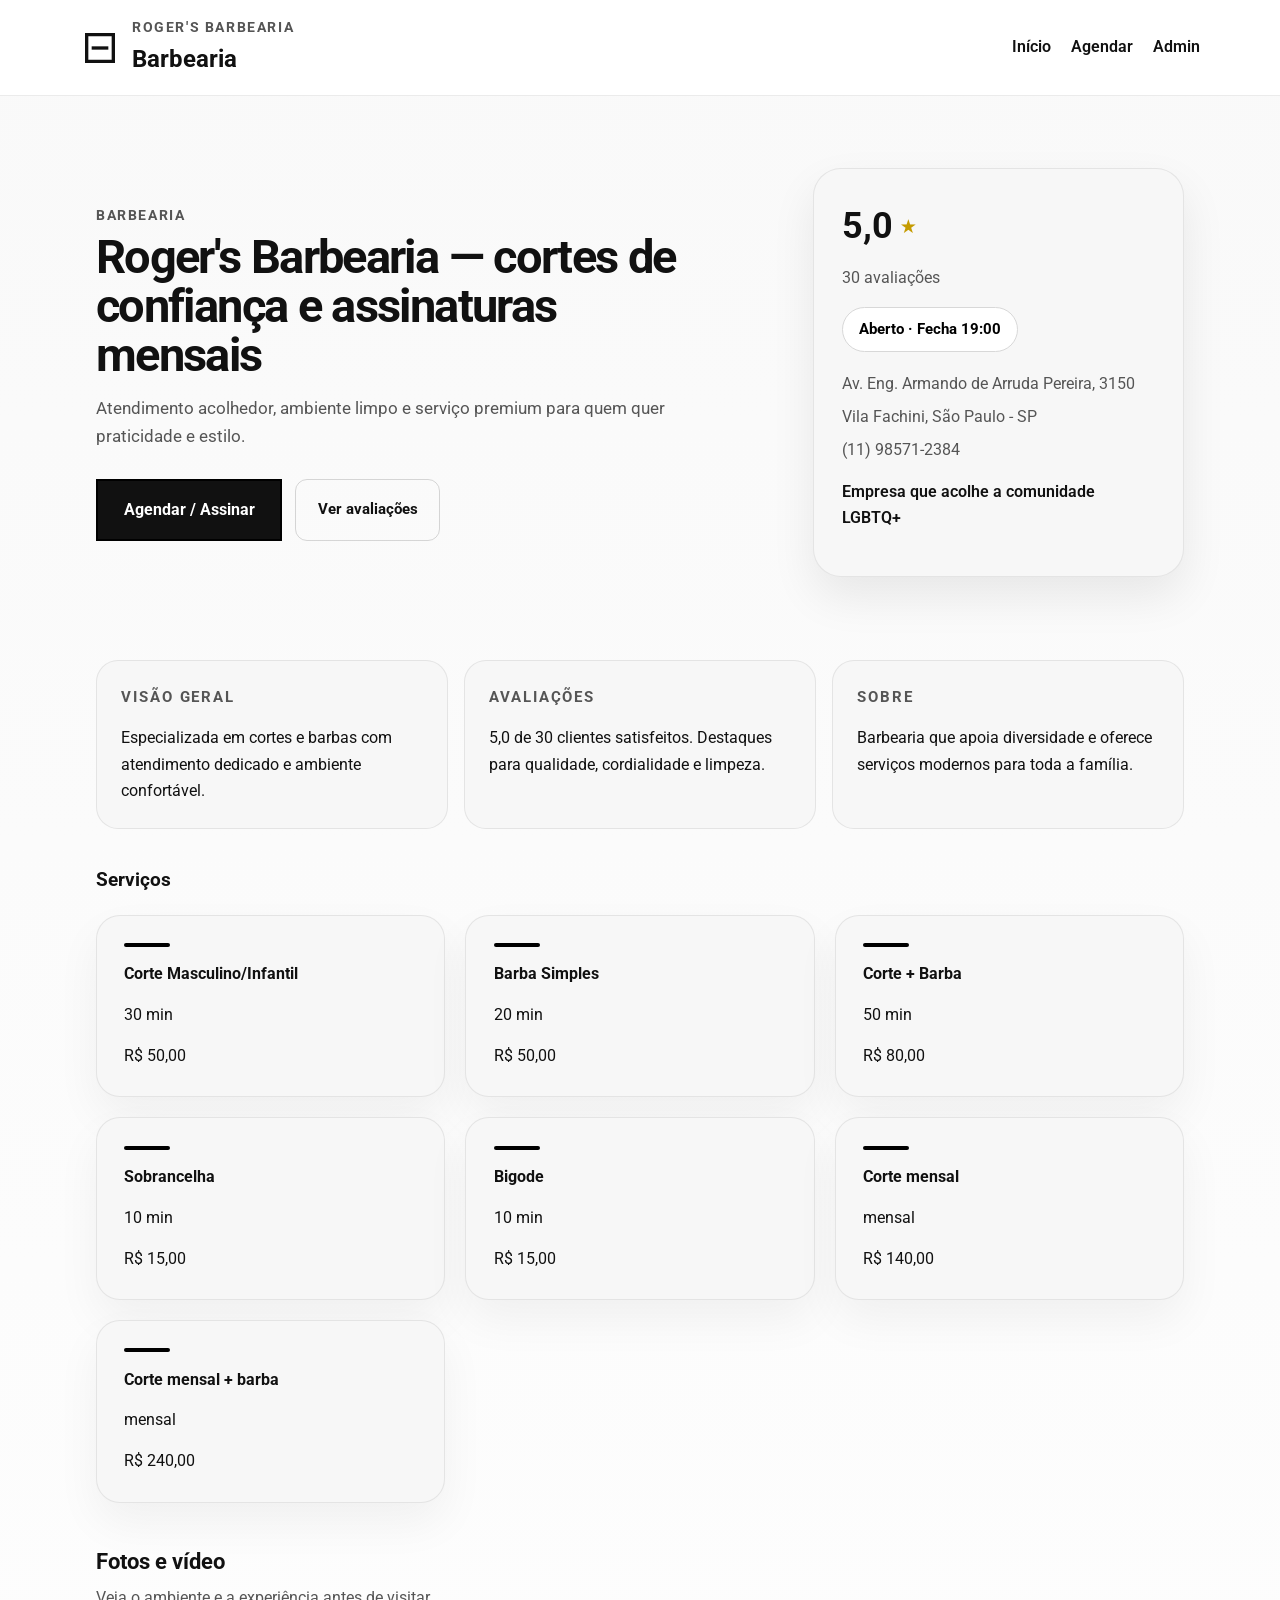
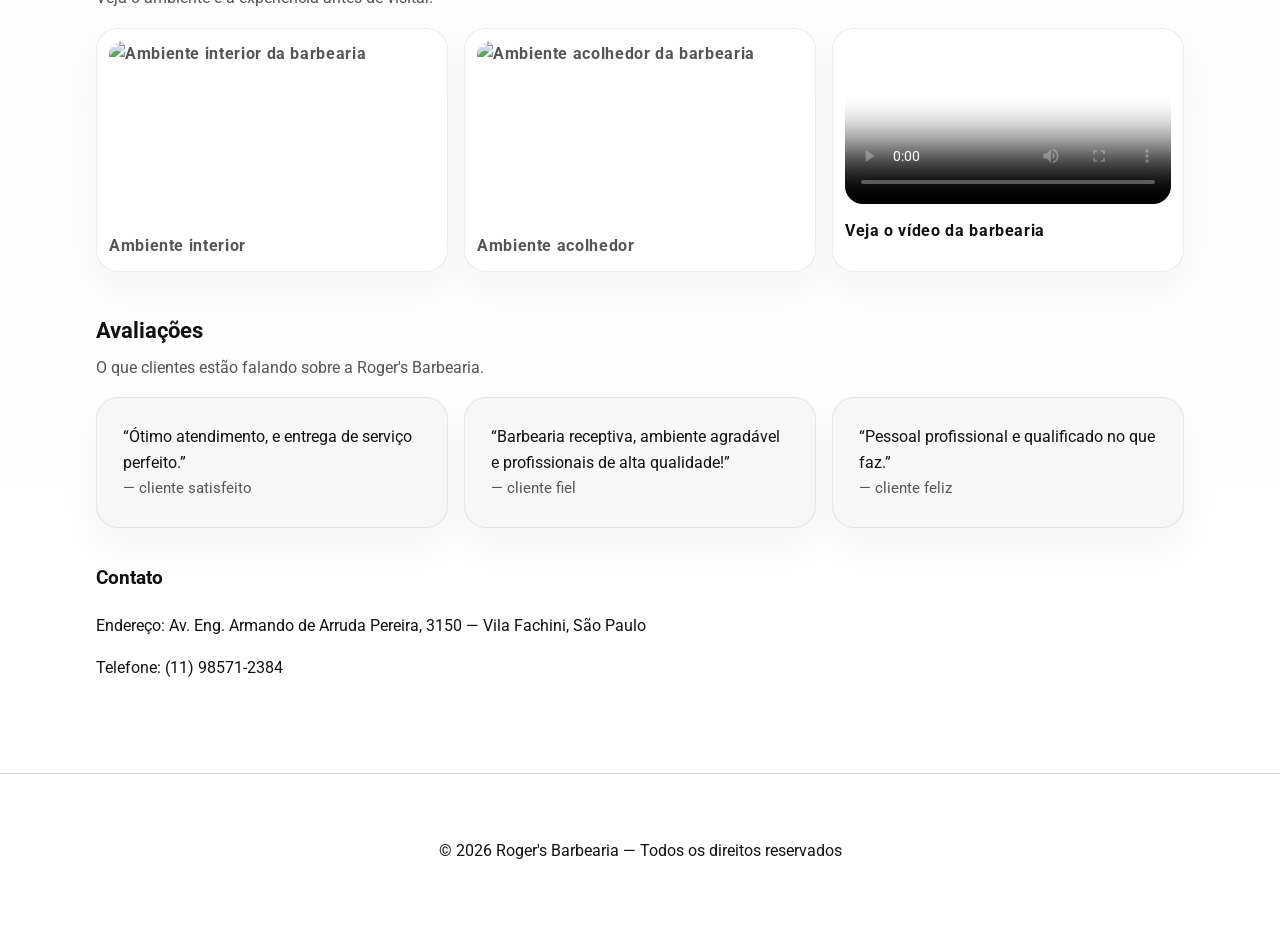
==== commit 15c9845e: "Update index.html" ====
--- a/index.html
+++ b/index.html
@@ -85,8 +85,8 @@
           <span>Ambiente acolhedor</span>
         </div>
         <div class="photo-card video-card">
-          <video controls aria-label="Vídeo da barbearia">
-            <source src="WhatsApp Video 2026-06-24 at 11.05.58.mp4" type="video/mp4">
+          <video controls poster="poster.">
+            <source src="site_barber/WhatsApp Video 2026-06-24 at 11.05.58.mp4" type="video/mp4">
             Seu navegador não suporta reprodução de vídeo.
           </video>
           <p>Veja o vídeo da barbearia</p>
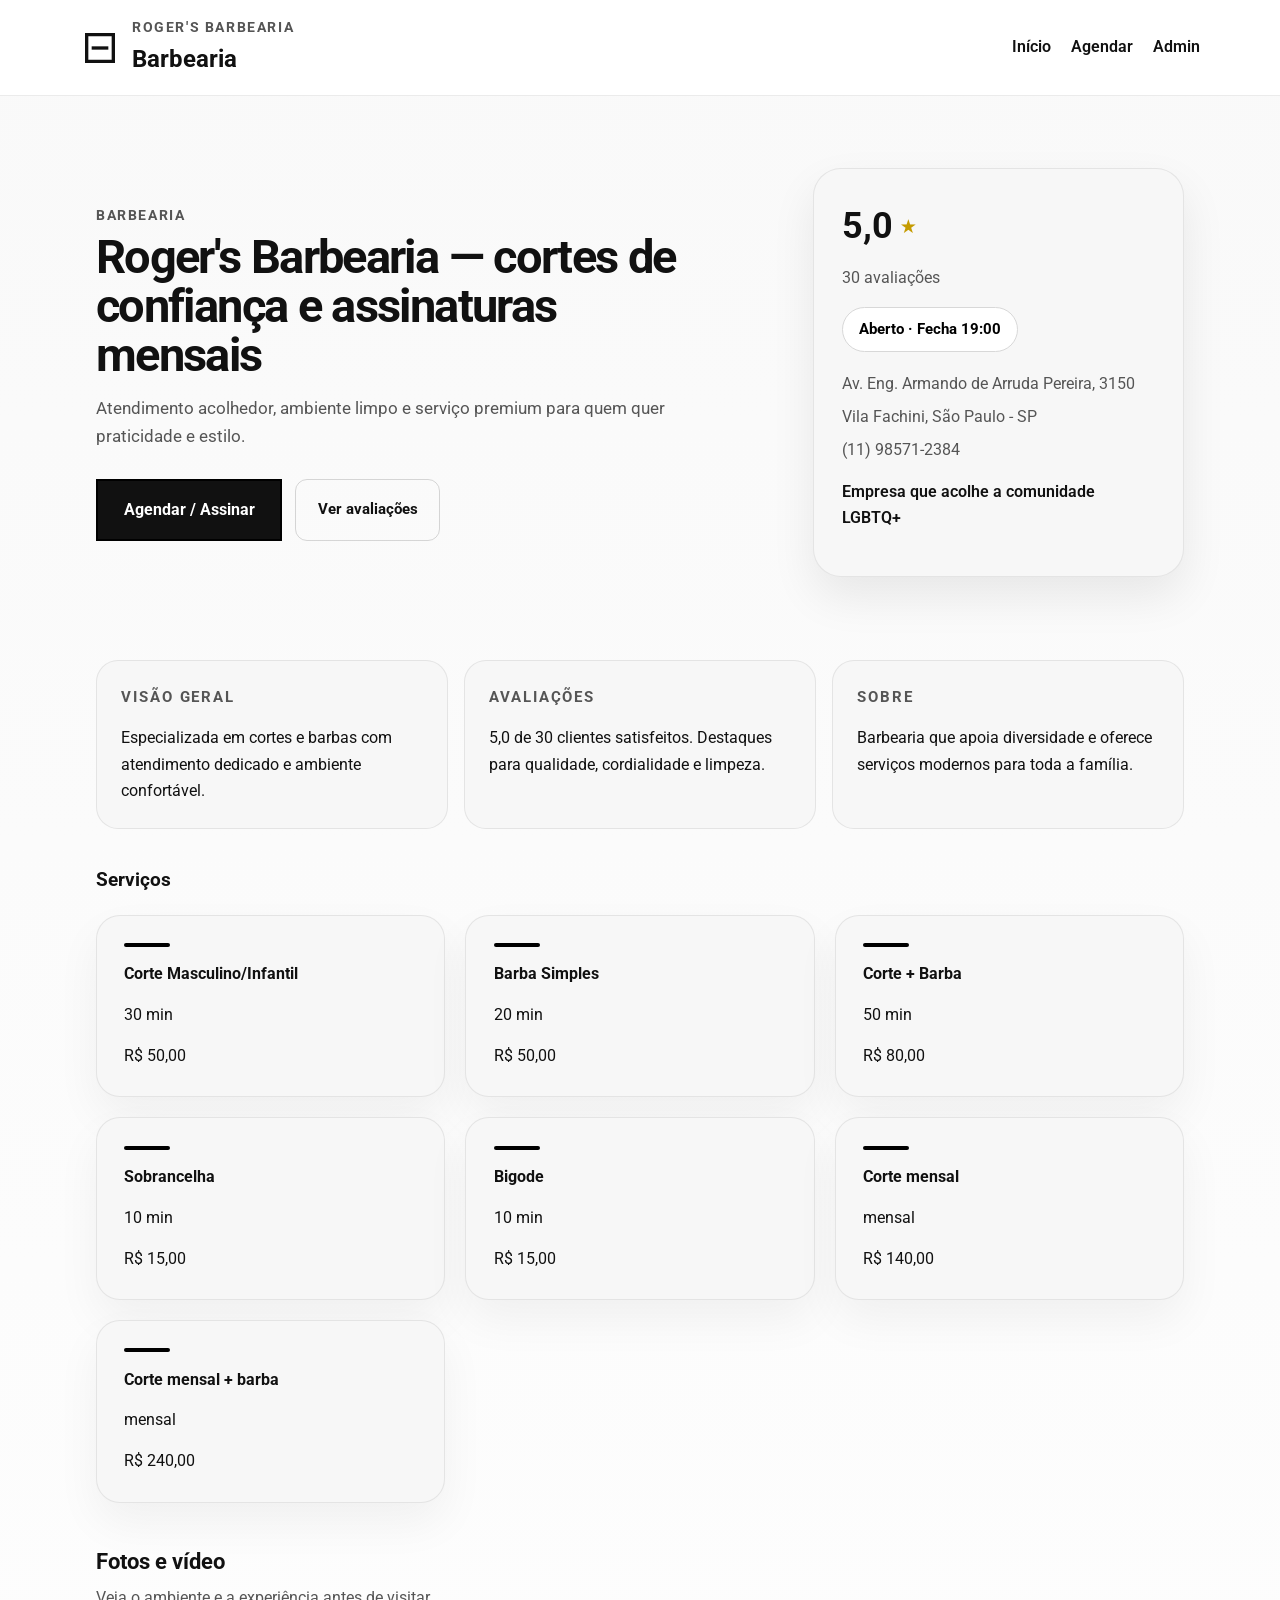
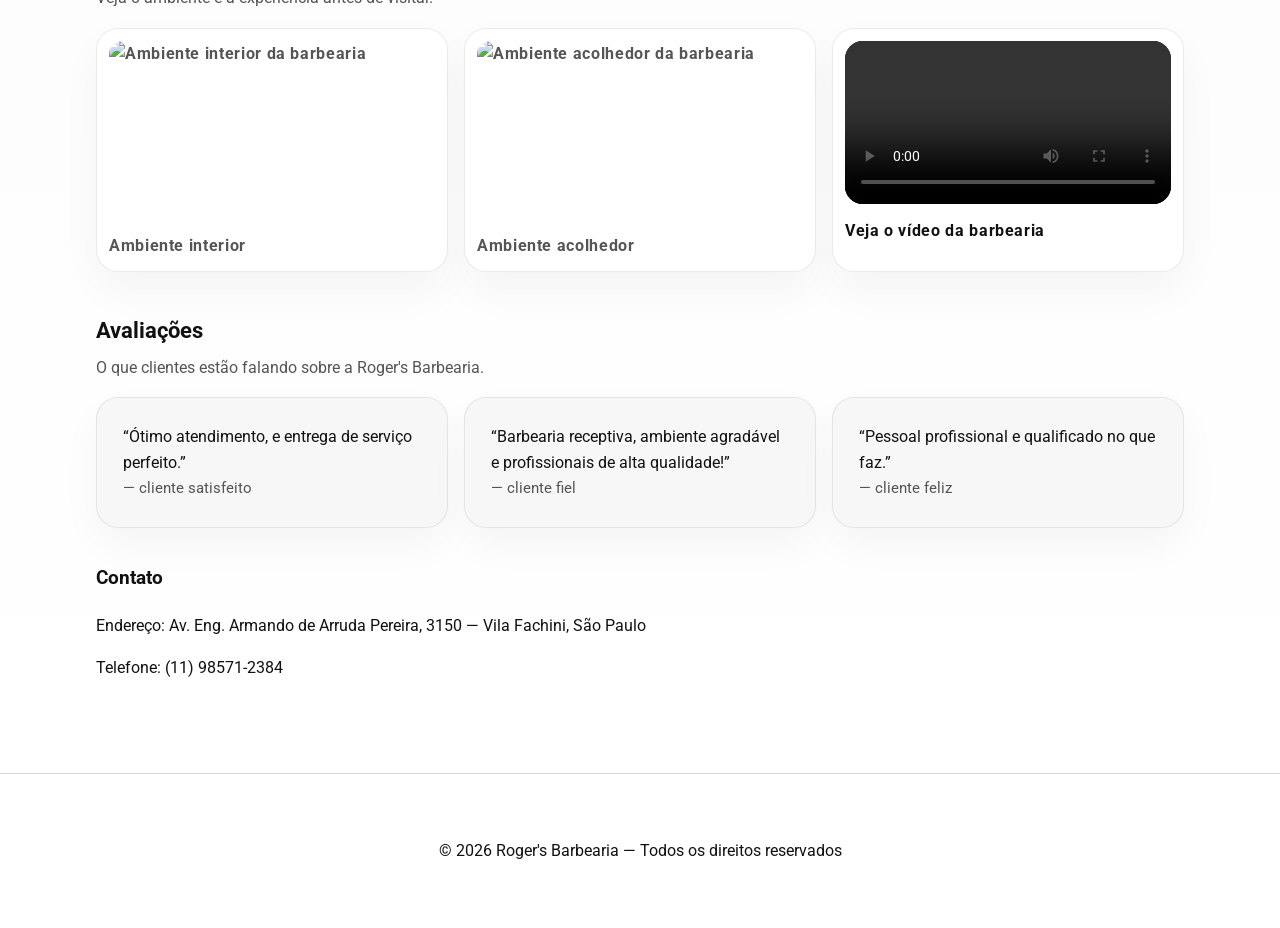
==== commit 3c0a5fad: "Add files via upload" ====
--- a/index.html
+++ b/index.html
@@ -85,8 +85,8 @@
           <span>Ambiente acolhedor</span>
         </div>
         <div class="photo-card video-card">
-          <video controls poster="poster.">
-            <source src="site_barber/WhatsApp Video 2026-06-24 at 11.05.58.mp4" type="video/mp4">
+          <video controls preload="metadata" aria-label="Vídeo da barbearia" style="background: #000;">
+            <source src="WhatsApp Video 2026-06-24 at 11.05.58.mp4" type="video/mp4">
             Seu navegador não suporta reprodução de vídeo.
           </video>
           <p>Veja o vídeo da barbearia</p>
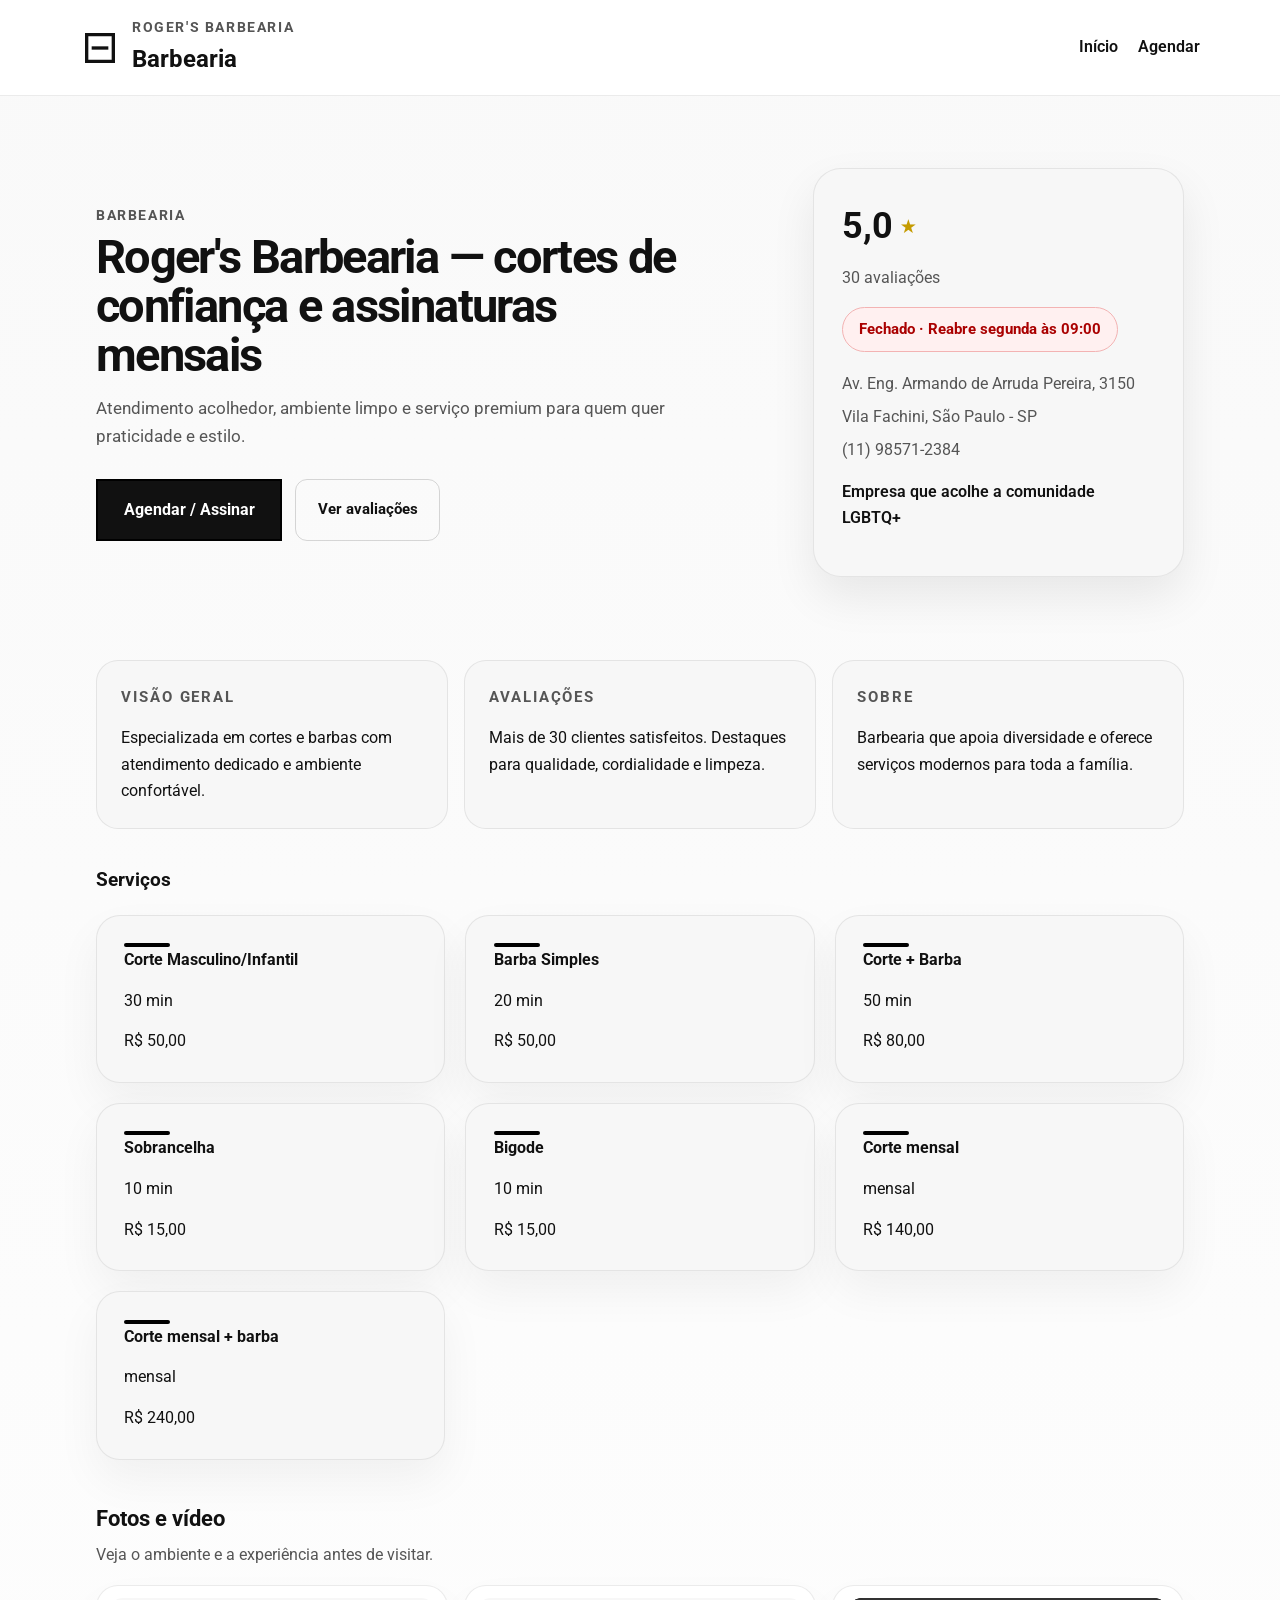
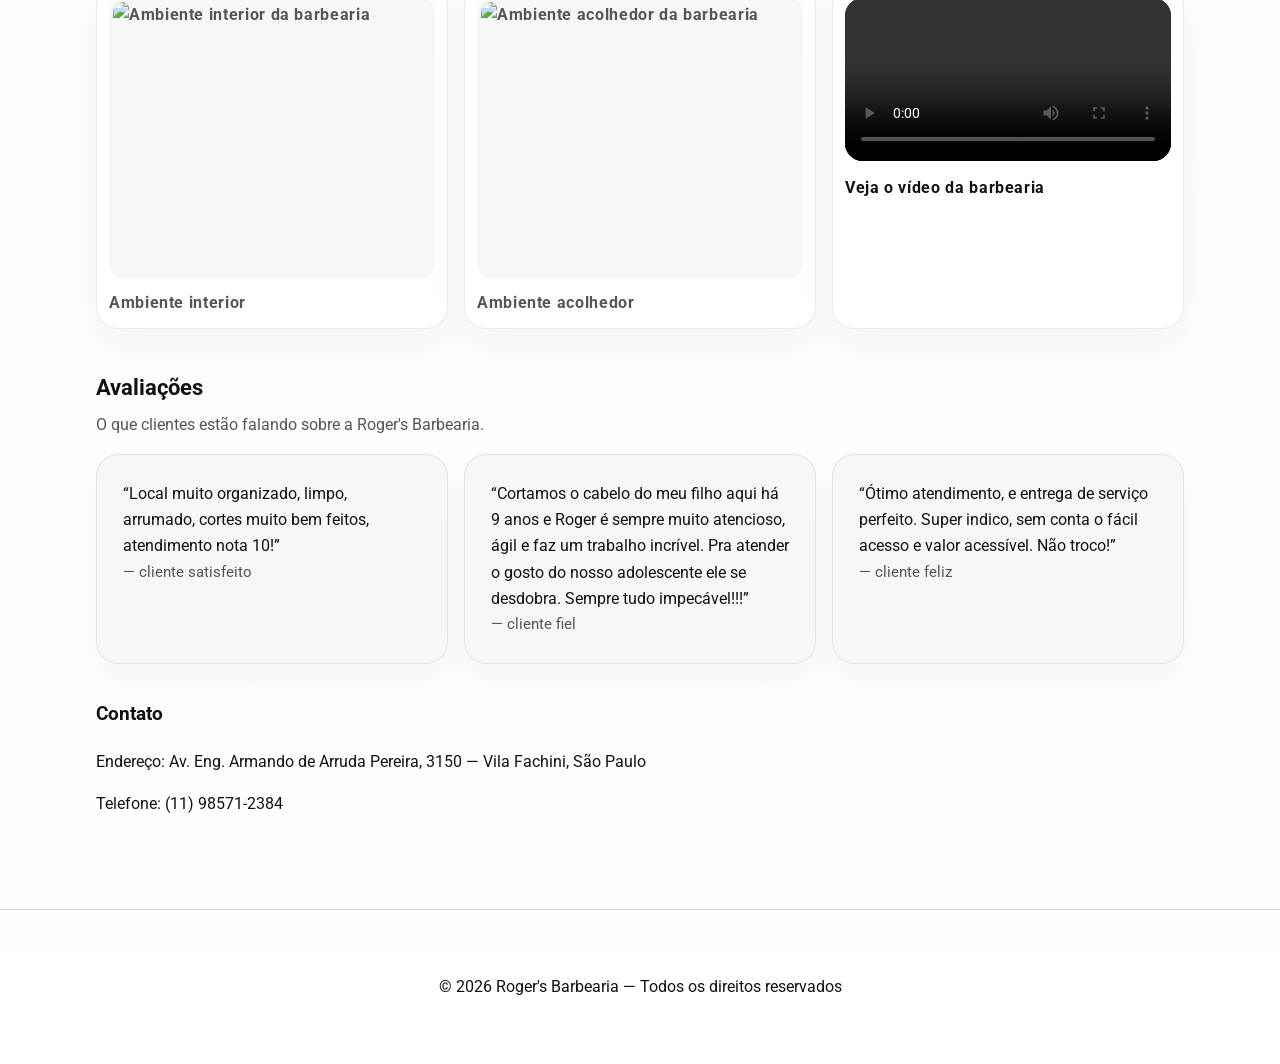
==== commit 10757e67: "Add files via upload" ====
--- a/index.html
+++ b/index.html
@@ -25,7 +25,8 @@
         <ul>
           <li><a href="index.html">Início</a></li>
           <li><a href="agendar.html">Agendar</a></li>
-          <li><a href="admin.html">Admin</a></li>
+         
+        
         </ul>
       </nav>
     </div>
@@ -45,7 +46,7 @@
       <aside class="hero-card" aria-label="Informações da barbearia">
         <div class="hero-score">5,0<span>★</span></div>
         <p class="muted">30 avaliações</p>
-        <div class="info-chip open">Aberto · Fecha 19:00</div>
+        <div class="info-chip open" id="shop-status">Aberto · Fecha 19:00</div>
         <p class="info-line">Av. Eng. Armando de Arruda Pereira, 3150</p>
         <p class="info-line">Vila Fachini, São Paulo - SP</p>
         <p class="info-line">(11) 98571-2384</p>
@@ -60,7 +61,7 @@
       </article>
       <article class="summary-block">
         <h3>Avaliações</h3>
-        <p>5,0 de 30 clientes satisfeitos. Destaques para qualidade, cordialidade e limpeza.</p>
+        <p>Mais de 30 clientes satisfeitos. Destaques para qualidade, cordialidade e limpeza.</p>
       </article>
       <article class="summary-block">
         <h3>Sobre</h3>
@@ -77,16 +78,16 @@
       <div class="section-heading"><h3 id="gallery-title">Fotos e vídeo</h3><p>Veja o ambiente e a experiência antes de visitar.</p></div>
       <div class="photo-grid">
         <div class="photo-card photo-image">
-          <img src="WhatsApp Image 2026-06-24 at 11.03.18.jpeg" alt="Ambiente interior da barbearia">
+          <img src="WhatsApp Image 2026-07-21 at 20.57.16.jpeg" alt="Ambiente interior da barbearia">
           <span>Ambiente interior</span>
         </div>
         <div class="photo-card photo-image">
-          <img src="WhatsApp Image 2026-06-24 at 11.03.01.jpeg" alt="Ambiente acolhedor da barbearia">
+          <img src="WhatsApp Image 2026-07-21 at 20.57.16 (1).jpeg" alt="Ambiente acolhedor da barbearia">
           <span>Ambiente acolhedor</span>
         </div>
         <div class="photo-card video-card">
           <video controls preload="metadata" aria-label="Vídeo da barbearia" style="background: #000;">
-            <source src="WhatsApp Video 2026-06-24 at 11.05.58.mp4" type="video/mp4">
+            <source src="WhatsApp Video 2026-07-21 at 20.57.16.mp4" type="video/mp4">
             Seu navegador não suporta reprodução de vídeo.
           </video>
           <p>Veja o vídeo da barbearia</p>
@@ -98,15 +99,15 @@
       <div class="section-heading"><h3 id="reviews-title">Avaliações</h3><p>O que clientes estão falando sobre a Roger's Barbearia.</p></div>
       <div class="review-grid">
         <article class="review-card">
-          <p>“Ótimo atendimento, e entrega de serviço perfeito.”</p>
+          <p>“Local muito organizado, limpo, arrumado, cortes muito bem feitos, atendimento nota 10!”</p>
           <p class="review-author">— cliente satisfeito</p>
         </article>
         <article class="review-card">
-          <p>“Barbearia receptiva, ambiente agradável e profissionais de alta qualidade!”</p>
+          <p>“Cortamos o cabelo do meu filho aqui há 9 anos e Roger é sempre muito atencioso, ágil e faz um trabalho incrível. Pra atender o gosto do nosso adolescente ele se desdobra. Sempre tudo impecável!!!”</p>
           <p class="review-author">— cliente fiel</p>
         </article>
         <article class="review-card">
-          <p>“Pessoal profissional e qualificado no que faz.”</p>
+          <p>“Ótimo atendimento, e entrega de serviço perfeito. Super indico, sem conta o fácil acesso e valor acessível. Não troco!”</p>
           <p class="review-author">— cliente feliz</p>
         </article>
       </div>
--- a/styles.css
+++ b/styles.css
@@ -14,11 +14,11 @@
   --container: 1120px;
 }
 html.dark-mode {
-  --bg: #1a1a1a;
-  --surface: #2d2d2d;
-  --fg: #e8e8e8;
-  --muted: #a0a0a0;
-  --border: #444444;
+  --bg: #121212;
+  --surface: #1f1f1f;
+  --fg: #f5f5f5;
+  --muted: #cfcfcf;
+  --border: #555555;
   --accent: #ffffff;
 }
 
@@ -36,8 +36,10 @@
   transition: background 0.3s ease, color 0.3s ease;
 }
 html.dark-mode body {
-  background: linear-gradient(180deg, #0f0f0f 0%, #1a1a1a 100%);
-}
+  background: linear-gradient(180deg, #0b0b0b 0%, #161616 100%);
+  color: var(--fg);
+}
+html.dark-mode img { filter: brightness(0.95); }
 img { max-width: 100%; display: block; }
 
 /* ---- Layout ---- */
@@ -197,6 +199,82 @@
   border-color: rgba(0, 0, 0, 0.25);
 }
 
+html.dark-mode .site-header {
+  background: rgba(12, 12, 12, 0.96);
+  border-color: rgba(255, 255, 255, 0.08);
+}
+html.dark-mode .hero-card,
+html.dark-mode .summary-block,
+html.dark-mode .service-grid li,
+html.dark-mode .photo-card,
+html.dark-mode .review-card,
+html.dark-mode .stats-section,
+html.dark-mode .filters-section,
+html.dark-mode .chart-container,
+html.dark-mode .settings-section,
+html.dark-mode .history-item,
+html.dark-mode .modal-content,
+html.dark-mode .booking-panel,
+html.dark-mode .timeline-slot {
+  background: var(--surface);
+  color: var(--fg);
+  border-color: var(--border);
+  box-shadow: 0 12px 30px rgba(0, 0, 0, 0.22);
+}
+html.dark-mode .stat-card,
+html.dark-mode .filter-input,
+html.dark-mode .filter-actions .btn,
+html.dark-mode input,
+html.dark-mode select,
+html.dark-mode textarea,
+html.dark-mode .btn,
+html.dark-mode .btn-secondary,
+html.dark-mode .btn-danger,
+html.dark-mode .btn-info,
+html.dark-mode .btn-warning,
+html.dark-mode .btn-success {
+  background: #2a2a2a;
+  color: var(--fg);
+  border-color: var(--border);
+}
+html.dark-mode .btn:hover,
+html.dark-mode .filter-actions .btn:hover,
+html.dark-mode .appointment-actions .btn:hover {
+  background: rgba(255, 255, 255, 0.09);
+}
+html.dark-mode .info-chip,
+html.dark-mode .tab-btn.active,
+html.dark-mode .pagination button,
+html.dark-mode .batch-actions {
+  background: rgba(255, 255, 255, 0.08);
+  color: var(--fg);
+  border-color: var(--border);
+}
+html.dark-mode .tab-btn {
+  color: var(--muted);
+}
+html.dark-mode .tab-btn.active {
+  color: var(--fg);
+}
+html.dark-mode .pagination button.active {
+  background: var(--fg);
+  color: var(--bg);
+}
+html.dark-mode .photo-card.photo-image img {
+  background: #222222;
+}
+html.dark-mode .appointments-list li:hover {
+  background: rgba(255, 255, 255, 0.06);
+}
+html.dark-mode .status {
+  color: var(--fg);
+}
+html.dark-mode .cta {
+  background: var(--fg);
+  color: var(--bg);
+  border-color: var(--fg);
+}
+
 /* ---- Hero Card ---- */
 .hero-card {
   background: var(--surface);
@@ -226,6 +304,11 @@
   margin-bottom: 0.75rem;
 }
 .info-chip.open { color: #000; }
+.info-chip.closed {
+  color: #a00;
+  background: #fff0f0;
+  border-color: #f3b3b3;
+}
 .info-line { margin: 0.45rem 0; color: var(--muted); font-size: 0.98rem; }
 .info-tag { margin-top: 1rem; color: var(--fg); font-weight: 600; }
 
@@ -278,10 +361,24 @@
   border: 1px solid rgba(0, 0, 0, 0.08);
   padding: 1.7rem;
   border-radius: 24px;
+  box-shadow: 0 20px 45px rgba(0, 0, 0, 0.05);
+  transition: transform 0.25s ease, box-shadow 0.25s ease;
+  cursor: pointer;
+  touch-action: manipulation;
+}
+.service-grid li:hover,
+.service-grid li:focus-within,
+.service-grid li.is-active {
+  transform: translateY(-8px) rotateX(6deg) rotateY(-4deg);
+  box-shadow: 0 28px 48px rgba(0, 0, 0, 0.14);
+}
+.service-grid a {
   display: flex;
   flex-direction: column;
   gap: 0.9rem;
-  box-shadow: 0 20px 45px rgba(0, 0, 0, 0.05);
+  color: inherit;
+  text-decoration: none;
+  min-height: 100%;
 }
 .service-grid li::before {
   content: '';
@@ -299,7 +396,7 @@
 .gallery { margin: 2.5rem 0; }
 .photo-grid {
   display: grid;
-  grid-template-columns: repeat(auto-fit, minmax(180px, 1fr));
+  grid-template-columns: repeat(auto-fit, minmax(260px, 1fr));
   gap: 1rem;
 }
 .photo-card {
@@ -327,9 +424,11 @@
 }
 .photo-card.photo-image img {
   width: 100%;
-  height: 180px;
-  object-fit: cover;
+  height: 280px;
+  object-fit: contain;
   border-radius: 14px;
+  background: #f7f7f7;
+  padding: 0.25rem;
 }
 .photo-card.video-card {
   padding: 0.75rem;
@@ -342,7 +441,7 @@
   width: 100%;
   border-radius: 18px;
   display: block;
-  max-height: 270px;
+  max-height: 320px;
   object-fit: cover;
 }
 .photo-card.video-card p { margin: 0.9rem 0 0; color: var(--fg); font-weight: 700; }
@@ -387,6 +486,51 @@
   max-width: 760px;
   margin: 2rem auto;
 }
+.availability-panel {
+  background: var(--surface);
+  border: 1px solid rgba(0, 0, 0, 0.08);
+  border-radius: 20px;
+  padding: 1.1rem 1.2rem 1.25rem;
+  margin-bottom: 1.2rem;
+}
+.availability-list {
+  display: grid;
+  grid-template-columns: repeat(auto-fit, minmax(120px, 1fr));
+  gap: 0.7rem;
+  margin-top: 0.85rem;
+}
+.availability-item {
+  display: flex;
+  flex-direction: column;
+  gap: 0.25rem;
+  padding: 0.8rem 0.9rem;
+  border-radius: 12px;
+  border: 1px solid var(--border);
+  background: var(--bg);
+  color: var(--fg);
+  font-size: 0.92rem;
+  font-weight: 700;
+}
+.availability-item.free {
+  background: #eef8f0;
+  color: #196b38;
+  border-color: #86c699;
+}
+.availability-item.occupied {
+  background: #feefef;
+  color: #a33a3a;
+  border-color: #e6a1a1;
+}
+html.dark-mode .availability-item.free {
+  background: rgba(86, 160, 111, 0.2);
+  color: #d9f7e3;
+  border-color: rgba(86, 160, 111, 0.4);
+}
+html.dark-mode .availability-item.occupied {
+  background: rgba(184, 72, 72, 0.2);
+  color: #ffdede;
+  border-color: rgba(184, 72, 72, 0.4);
+}
 
 /* ---- Appointments (shared) ---- */
 #main > h2 {
@@ -501,6 +645,8 @@
   padding-right: 2.75rem;
 }
 label { display: block; margin-top: 1.15rem; font-weight: 700; }
+.hidden { display: none !important; }
+.form-field { margin-top: 0; }
 input:focus,
 select:focus,
 textarea:focus,
@@ -911,9 +1057,12 @@
   .filters-section { grid-template-columns: 1fr; grid-auto-rows: auto; }
   .filter-actions { grid-column: auto; flex-direction: column; }
   .filter-actions .btn { width: 100%; }
-  .appointments-list li { grid-template-columns: 1fr; gap: 0.75rem; }
+  .appointments-list li { grid-template-columns: 1fr; gap: 0.75rem; padding: 1rem; }
   .appointment-actions { width: 100%; flex-direction: column; }
   .appointment-actions .btn { width: 100%; }
+  .appointment-row { display: flex; flex-direction: column; gap: 0.75rem; }
+  .admin-tabs { justify-content: space-between; }
+  .tab-notification { margin-left: 0; margin-top: 0.5rem; }
 }
 
 @media (max-width: 640px) {
@@ -928,6 +1077,11 @@
   .filter-input { font-size: 1rem; }
   .filter-actions { width: 100%; }
   .filter-actions .btn { width: 100%; }
+  .admin-tabs { gap: 0.25rem; }
+  .tab-btn { padding: 0.75rem 0.85rem; font-size: 0.95rem; }
+  .appointments-list li { padding: 1rem; }
+  .appointment-actions { gap: 0.5rem; }
+  .appointment-actions .btn { width: 100%; }
 }
 
 /* ---- Acessibilidade ---- */
